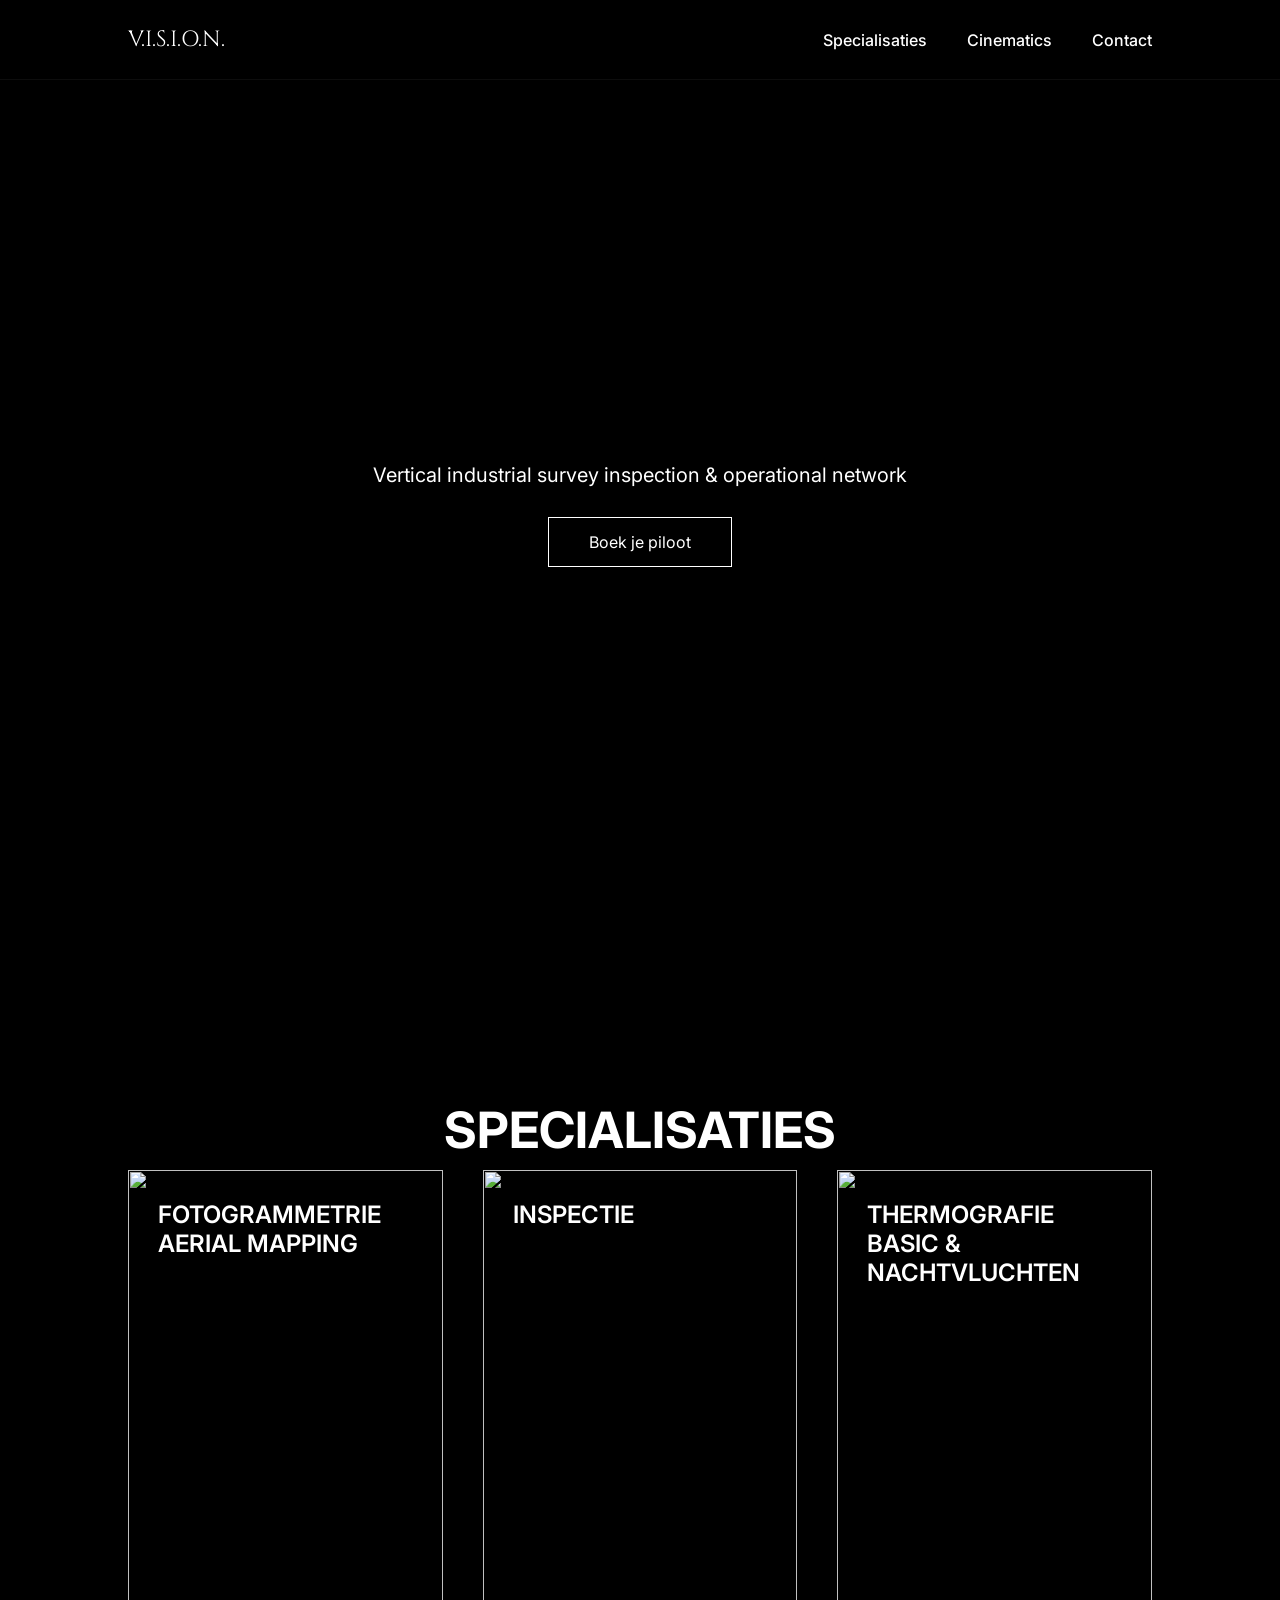
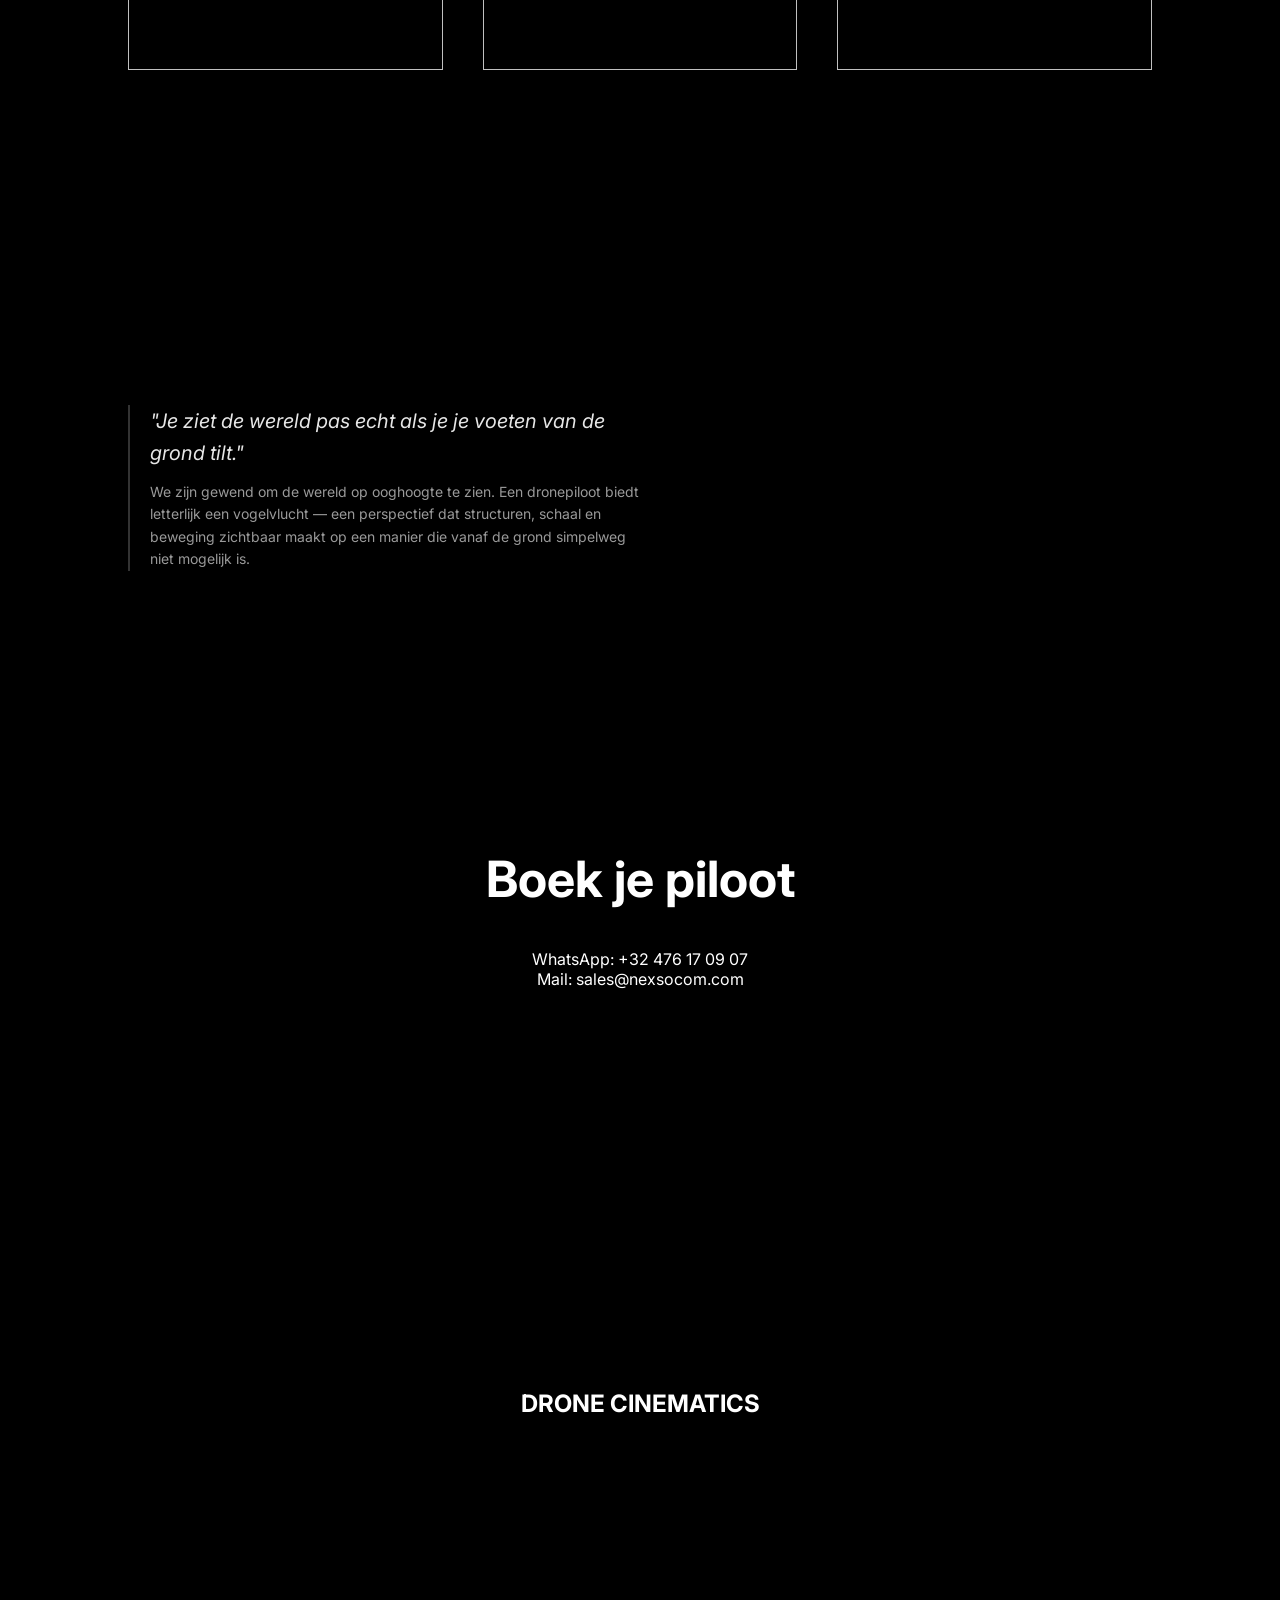
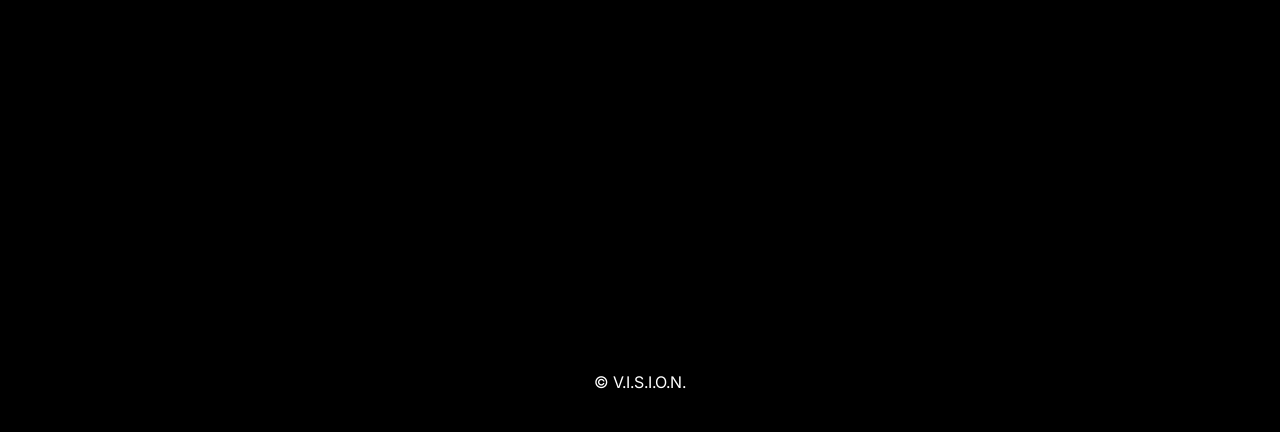
==== index.html @ 8fe6206d "Update index.html" ====
<!DOCTYPE html>
<html lang="en">

<head>

<meta charset="UTF-8">
<meta name="viewport" content="width=device-width, initial-scale=1.0">

<title>V.I.S.I.O.N.</title>

<link href="https://fonts.googleapis.com/css2?family=Cinzel:wght@700&family=Inter:wght@300;400;600&display=swap" rel="stylesheet">

<link rel="stylesheet" href="style.css">

</head>


<body>


<!-- BACKGROUND HERO VIDEO -->

<div class="videoBackground">

<video autoplay muted loop playsinline id="bgVideo">
<source src="hero-video/hero.mp4" type="video/mp4">
</video>

</div>



<!-- NAVBAR -->

<header>

<nav>

<div class="logo">V.I.S.I.O.N.</div>

<ul>

<li><a href="#specialisaties">Specialisaties</a></li>
<li><a href="#cinematics">Cinematics</a></li>
<li><a href="#contact">Contact</a></li>

</ul>

</nav>

</header>



<!-- HERO -->

<section class="hero">

<div class="heroContent">

<h1 class="logoCutout">V.I.S.I.O.N.</h1>

<p>Vertical industrial survey inspection & operational network</p>

<a href="#contact" class="ctaBtn">Boek je piloot</a>

</div>

</section>



<!-- SPECIALISATIES -->

<section class="specialisaties" id="specialisaties">

<h2>SPECIALISATIES</h2>

<div class="specGrid">

<div class="specCard">

<img src="images/mapping.jpg">

<div class="specText">

FOTOGRAMMETRIE<br>
AERIAL MAPPING

</div>

</div>


<div class="specCard">

<img src="images/inspectie.jpg">

<div class="specText">

INSPECTIE

</div>

</div>


<div class="specCard">

<img src="images/thermo.jpg">

<div class="specText">

THERMOGRAFIE<br>
BASIC & NACHTVLUCHTEN

</div>

</div>

</div>


<div class="revealStrip"></div>

</section>


<section class="quoteSection">

<div class="quoteLayout">

<div class="quoteWrapper">

<p class="quoteText">
"Je ziet de wereld pas echt als je je voeten van de grond tilt."
</p>

<p class="quoteExplanation">
We zijn gewend om de wereld op ooghoogte te zien. Een dronepiloot biedt letterlijk een vogelvlucht — een perspectief dat structuren, schaal en beweging zichtbaar maakt op een manier die vanaf de grond simpelweg niet mogelijk is.
</p>

</div>


<div class="quoteImage">
  <video autoplay muted loop playsinline>
    <source src="quote-videos/quote-video.mp4" type="video/mp4">
  </video>
</div>

</div>

</section>



<!-- CONTACT -->

<section class="contact" id="contact">

<h2>Boek je piloot</h2>

<p>

WhatsApp: +32 476 17 09 07<br>
Mail: sales@nexsocom.com

</p>

</section>



<!-- DRONE CINEMATICS -->

<section class="cinematics" id="cinematics">

<h2>DRONE CINEMATICS</h2>

<div class="carousel">

<div class="carouselTrack">

<video src="videos/drone1.mp4" muted loop></video>
<video src="videos/drone2.mp4" muted loop></video>
<video src="videos/drone3.mp4" muted loop></video>
<video src="videos/drone4.mp4" muted loop></video>
<video src="videos/drone5.mp4" muted loop></video>

</div>

</div>

</section>

  

<footer>

<p>© V.I.S.I.O.N.</p>

</footer>


<script src="script.js"></script>

</body>
</html>
---- style.css ----
*{
margin:0;
padding:0;
box-sizing:border-box;
}

html{
scroll-behavior:smooth;
}

body{

font-family:'Inter',sans-serif;
background:black;
color:white;

}



/* VIDEO BACKGROUND */

.videoBackground{

position:fixed;
top:0;
left:0;

width:100%;
height:100%;

z-index:-2;

}

#bgVideo{

width:100%;
height:100%;
object-fit:cover;

}



/* NAVBAR */

header{

position:fixed;
width:100%;
top:0;

z-index:100;

}

nav{

display:flex;
justify-content:space-between;
align-items:center;

padding:25px 10%;

background:rgba(0,0,0,0.25);

backdrop-filter:blur(12px);

border-bottom:1px solid rgba(255,255,255,0.05);

}

.logo{

font-family:'Cinzel';
font-size:22px;

}

nav ul{

list-style:none;
display:flex;
gap:40px;

}

nav a{

text-decoration:none;
color:white;
font-weight:500;

}

nav a:visited{
color:white;
}

nav a:hover{
opacity:0.7;
}



/* HERO */

.hero{
  position:relative;
  height:100vh;
  display:flex;
  align-items:center;
  justify-content:center;
  text-align:center;
  background: rgba(0,0,0,0.7); /* overlay zodat hero video zichtbaar blijft */
}

.heroContent{
  position:relative;
  z-index:2;
}

/* KNOCKOUT LOGO IN HERO */
.logoCutout{
  font-family:'Cinzel', serif;
  font-size:110px;
  line-height:1;
  color: transparent;
  background: black;
  -webkit-background-clip: text;
  background-clip: text;
  mix-blend-mode: destination-out;
  margin:0;
}

/* Hero tekst en knop */
.heroContent p{
  margin-top:20px;
  font-size:20px;
  color:white;
}

.ctaBtn{
  margin-top:30px;
  display:inline-block;
  padding:14px 40px;
  border:1px solid white;
  text-decoration:none;
  color:white;
}



/* SPECIALISATIES */

.specialisaties{

padding:200px 10%;

background:black;

}

.specialisaties h2{

text-align:center;

margin-bottom:10px;

font-size:50px;

}

.specGrid{

display:grid;

grid-template-columns:repeat(3,1fr);

gap:40px;

}

.specCard{

position:relative;

height:500px;

overflow:hidden;

}

.specCard img{

width:100%;
height:100%;

object-fit:cover;

}

.specText{

position:absolute;

top:30px;
left:30px;

font-size:24px;
font-weight:600;

}


/* QUOTE SECTION */

.quoteSection{

padding:20px 10%;
background:black;

display:flex;
justify-content:flex-start;

}

.quoteWrapper{

max-width:520px;

border-left:2px solid rgba(255,255,255,0.2);
padding-left:20px;

}

.quoteText{

font-family:'Inter',sans-serif;
font-size:20px;

font-style:italic;

line-height:1.6;

margin-bottom:12px;

opacity:0.9;

}

.quoteExplanation{

font-size:14px;

line-height:1.6;

opacity:0.6;

}


/* QUOTE LAYOUT */

.quoteLayout{

display:flex;
justify-content:space-between;
align-items:flex-start;

gap:80px;

}


/* FOTO RECHTS */

.quoteImage{

margin-top:60px; /* dit duwt de foto iets naar beneden */

}

.quoteImage video{
  width:320px; /* subtiel formaat */
  max-width:100%;
  border-radius:2px;
  opacity:0.9;
  object-fit:cover; /* video vult netjes het frame */
}



/* REVEAL STRIP */

.revealStrip{

width:100%;
height:35px;

margin:40px 0;

background:transparent;

position:relative;

}

.revealStrip::before{

content:"";

position:absolute;

top:0;
left:0;

width:100%;
height:100%;

background:linear-gradient(
to bottom,
black 0%,
transparent 40%,
transparent 60%,
black 100%
);

}



/* CINEMATICS */

.cinematics{

padding:200px 0;

background:black;

}

.cinematics h2{

text-align:center;

margin-bottom:60px;

}



.carousel{

overflow-x:auto;

white-space:nowrap;

padding-left:10%;

}

.carousel video{

width:500px;

margin-right:30px;

display:inline-block;

}



/* CONTACT */

.contact{

padding:200px 10%;

text-align:center;

background:black;

}

.contact h2{

font-size:50px;

margin-bottom:40px;

}



/* FOOTER */

footer{

text-align:center;

padding:40px;

background:black;

}
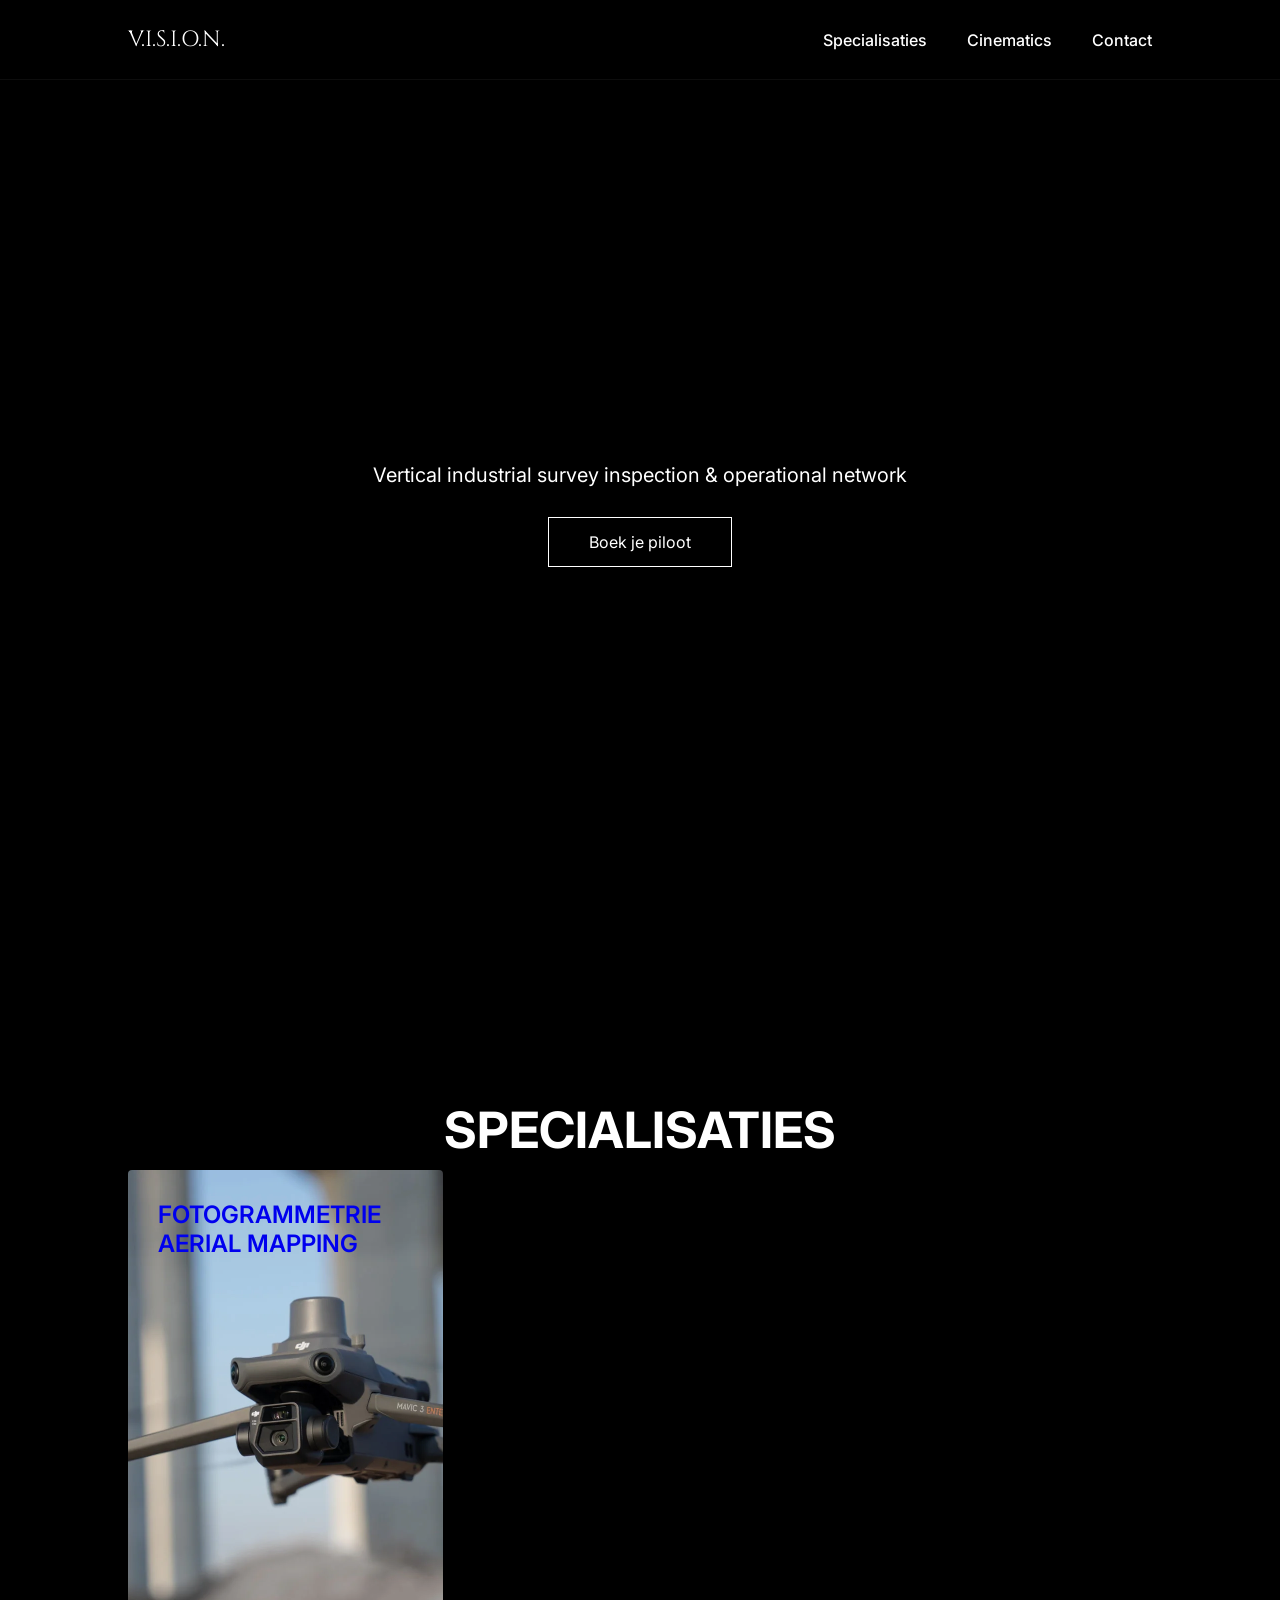
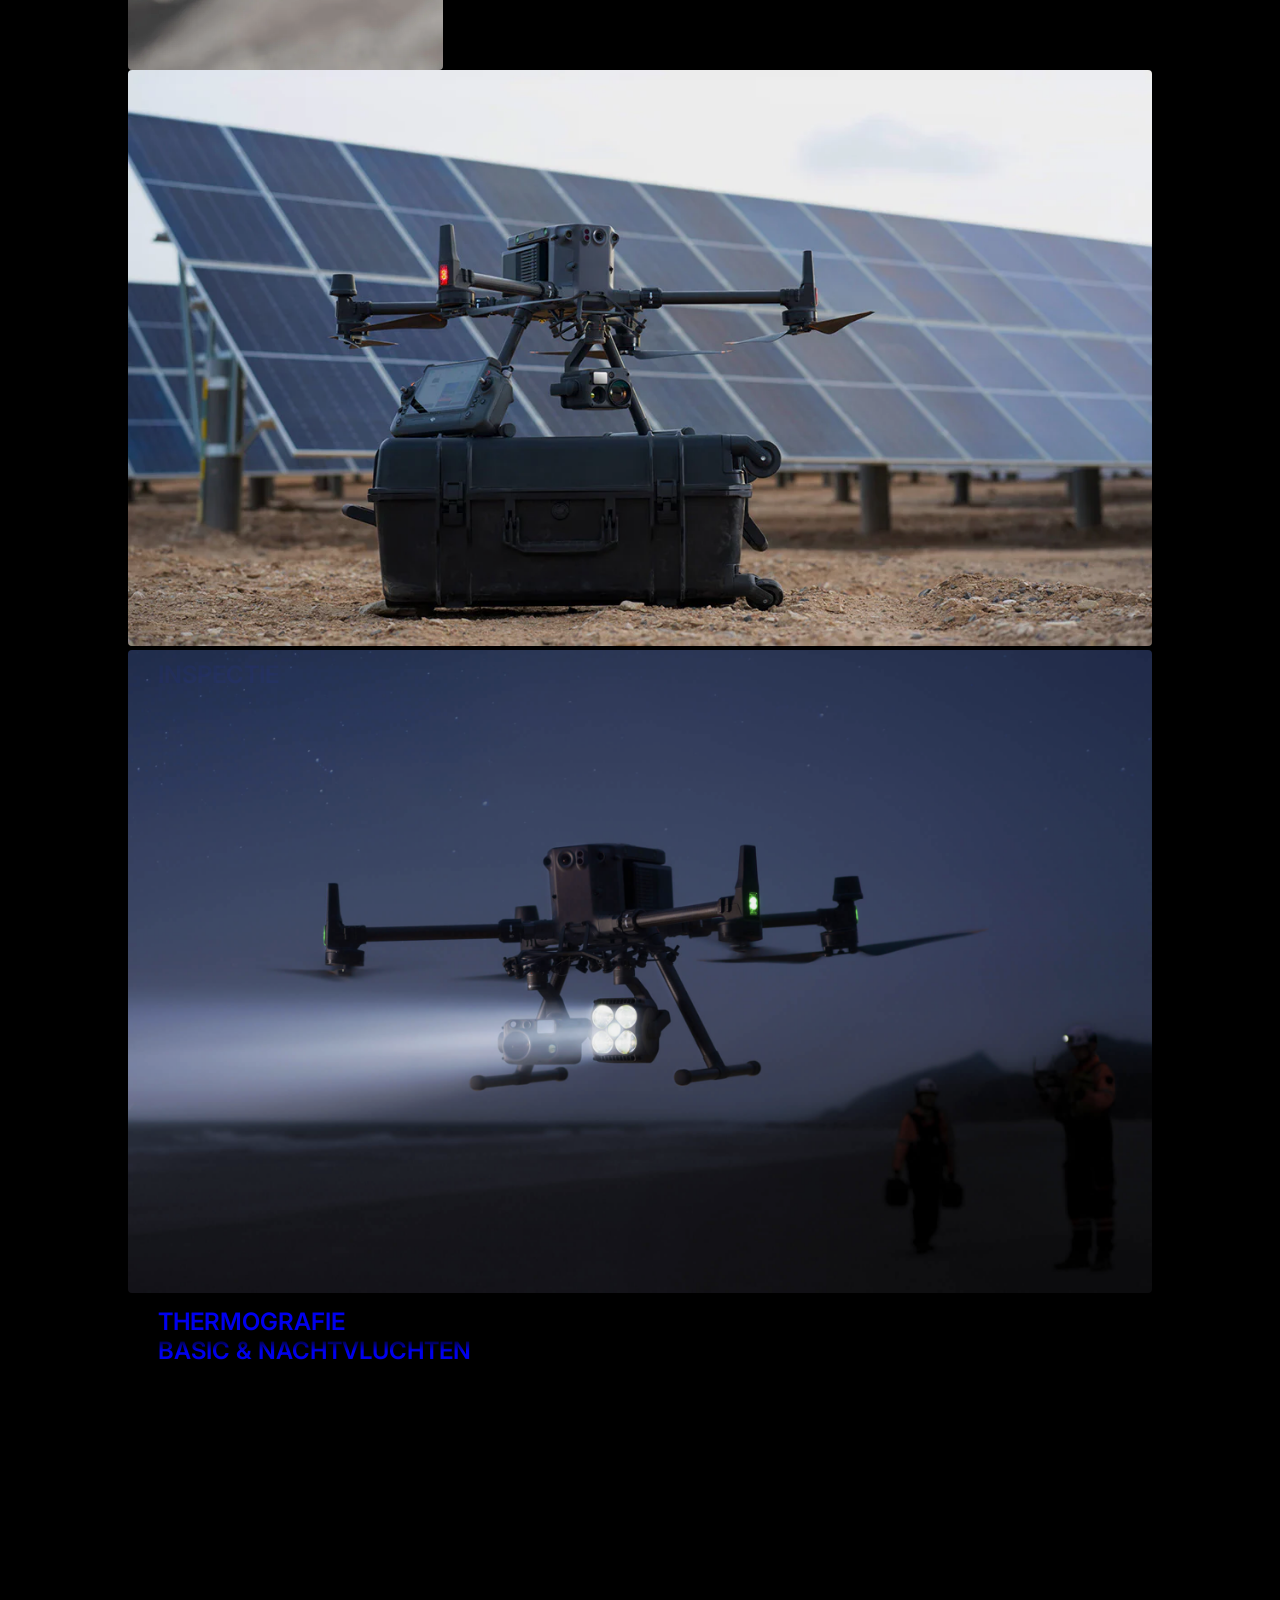
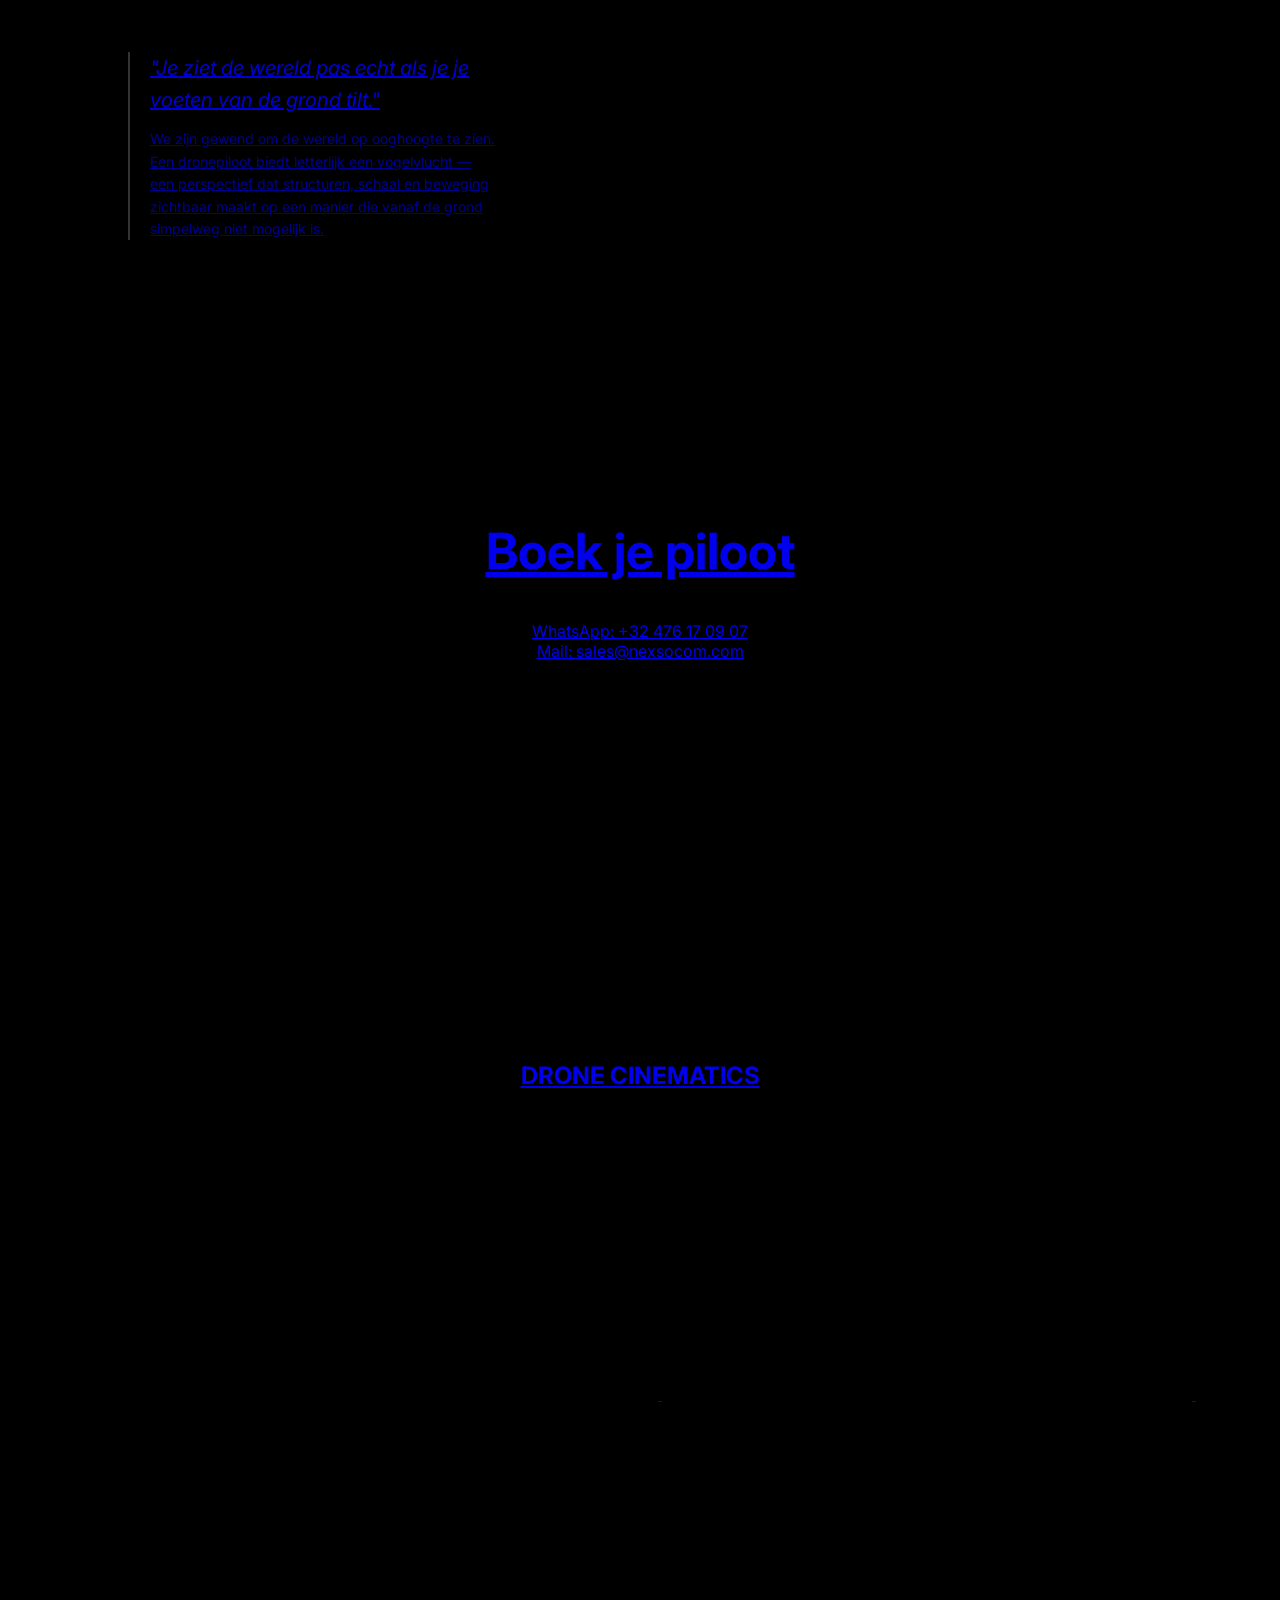
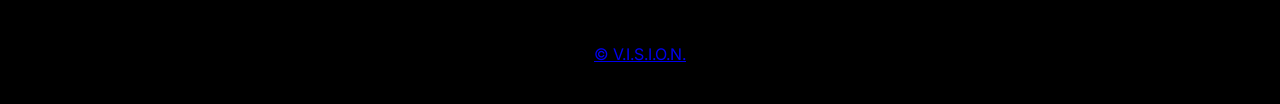
==== commit 79620e0d: "Update index.html" ====
--- a/index.html
+++ b/index.html
@@ -78,8 +78,8 @@
 
 <div class="specGrid">
 
-<div class="specCard">
-
+<a href="mapping.html" class="specCard">
+  
 <img src="images/mapping.jpg">
 
 <div class="specText">
@@ -92,7 +92,7 @@
 </div>
 
 
-<div class="specCard">
+<a href="inspectie.html" class="specCard">
 
 <img src="images/inspectie.jpg">
 
@@ -105,7 +105,7 @@
 </div>
 
 
-<div class="specCard">
+<a href="thermografie.html" class="specCard">
 
 <img src="images/thermo.jpg">
 
--- a/style.css
+++ b/style.css
@@ -198,6 +198,8 @@
 height:100%;
 
 object-fit:cover;
+border-radius:4px;
+opacity:0.95;
 
 }
 
@@ -216,14 +218,17 @@
 
 /* QUOTE SECTION */
 
-.quoteSection{
-
-padding:20px 10%;
-background:black;
-
-display:flex;
-justify-content:flex-start;
-
+.quoteSection {
+  position: relative;
+  padding:40px 10%;
+  background:black;
+
+  /* Flex voor side video en quote */
+  display:flex;
+  flex-direction:row;       /* video rechts, quote links */
+  justify-content:space-between;
+  align-items:flex-start;   /* video iets lager dan quote */
+  gap:40px;
 }
 
 .quoteWrapper{
@@ -274,20 +279,29 @@
 }
 
 
-/* FOTO RECHTS */
+/* VIDEO RECHTS */
+
+/* QUOTE VIDEO RECHTS - SIDE PANEL EFFECT */
 
 .quoteImage{
-
-margin-top:60px; /* dit duwt de foto iets naar beneden */
-
-}
-
-.quoteImage video{
-  width:320px; /* subtiel formaat */
-  max-width:100%;
-  border-radius:2px;
-  opacity:0.9;
-  object-fit:cover; /* video vult netjes het frame */
+  position:relative;
+
+  width:50%;
+  max-width:750px;
+
+  right:-10vw; /* trekt hem naar de rand van het scherm */
+
+  flex-shrink:0;
+  overflow:hidden;
+}
+
+.quoteImage video {
+  width:100%;
+  height:100%;
+  object-fit:cover;
+  opacity:0.95;
+
+  mask-image: linear-gradient(to left, black 70%, transparent);
 }
 
 
@@ -369,6 +383,9 @@
 
 display:inline-block;
 
+border-radius:4px;
+opacity:0.95;
+
 }
 
 
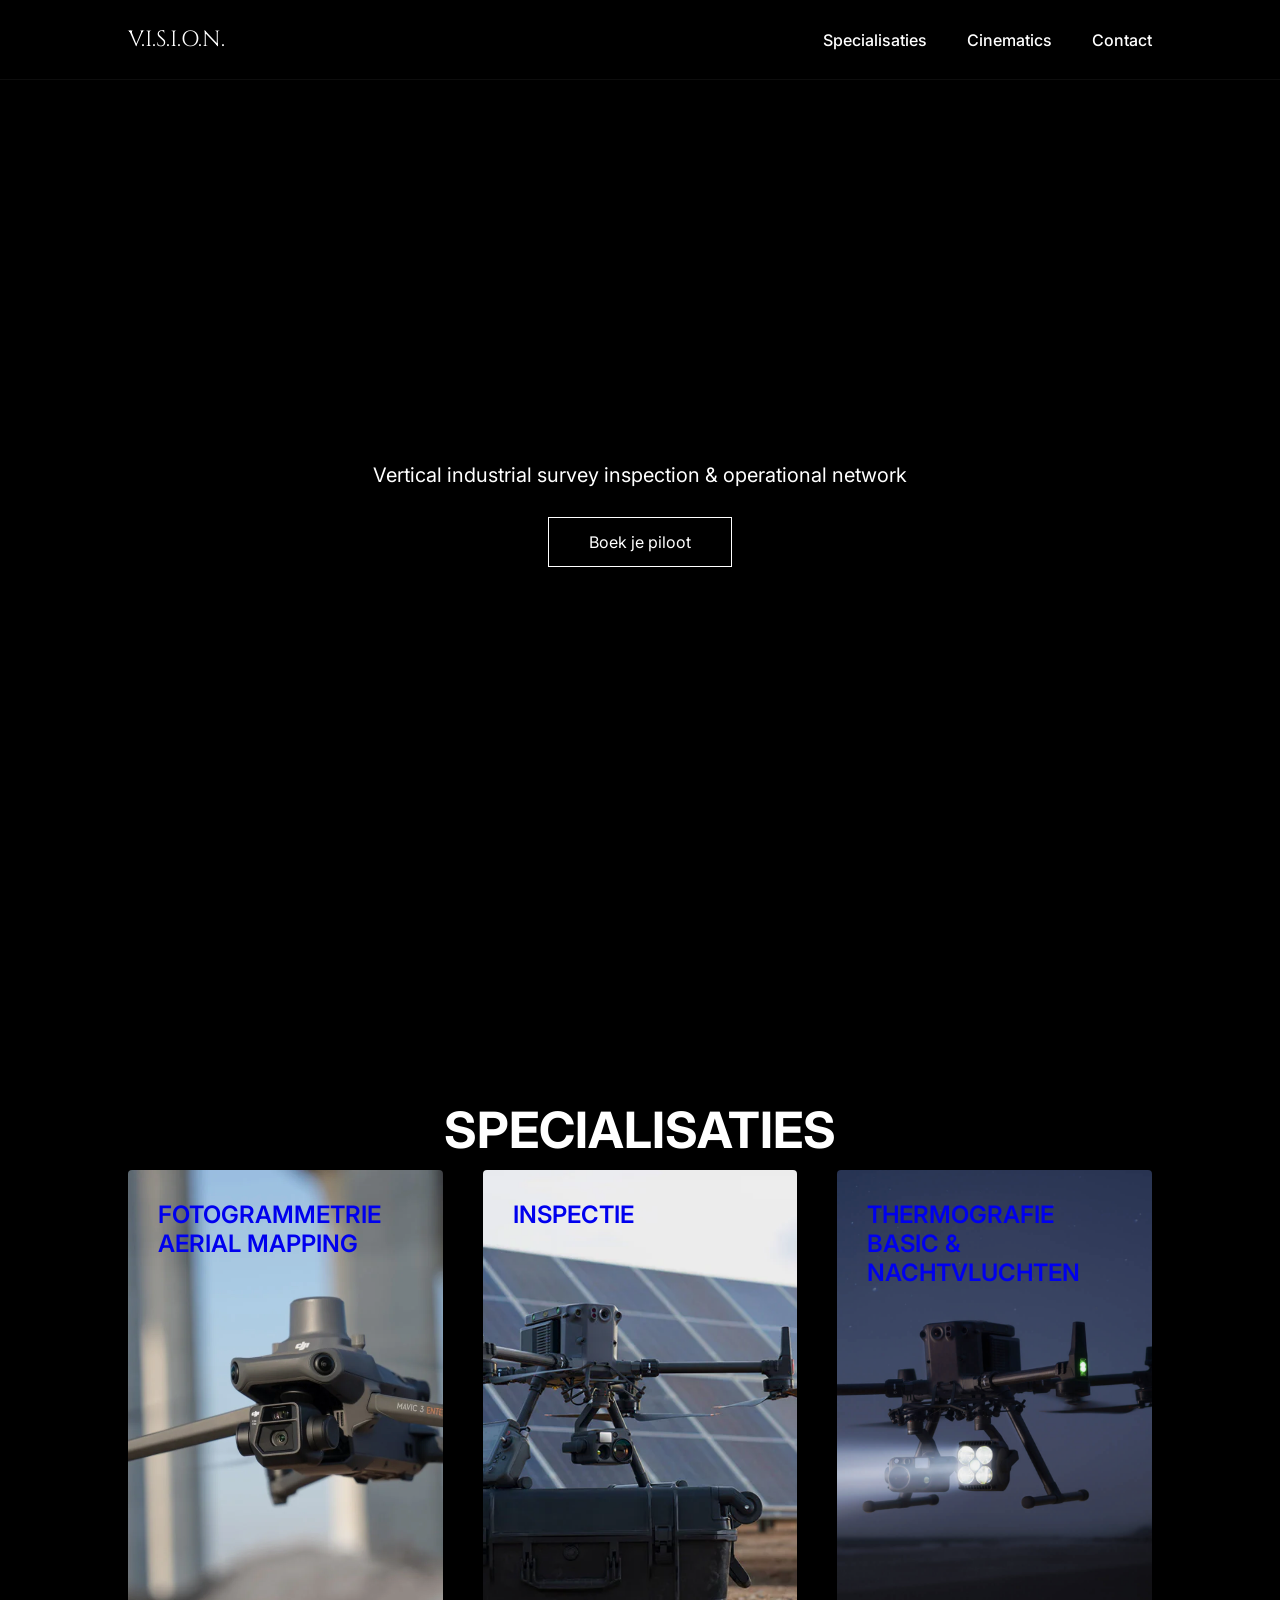
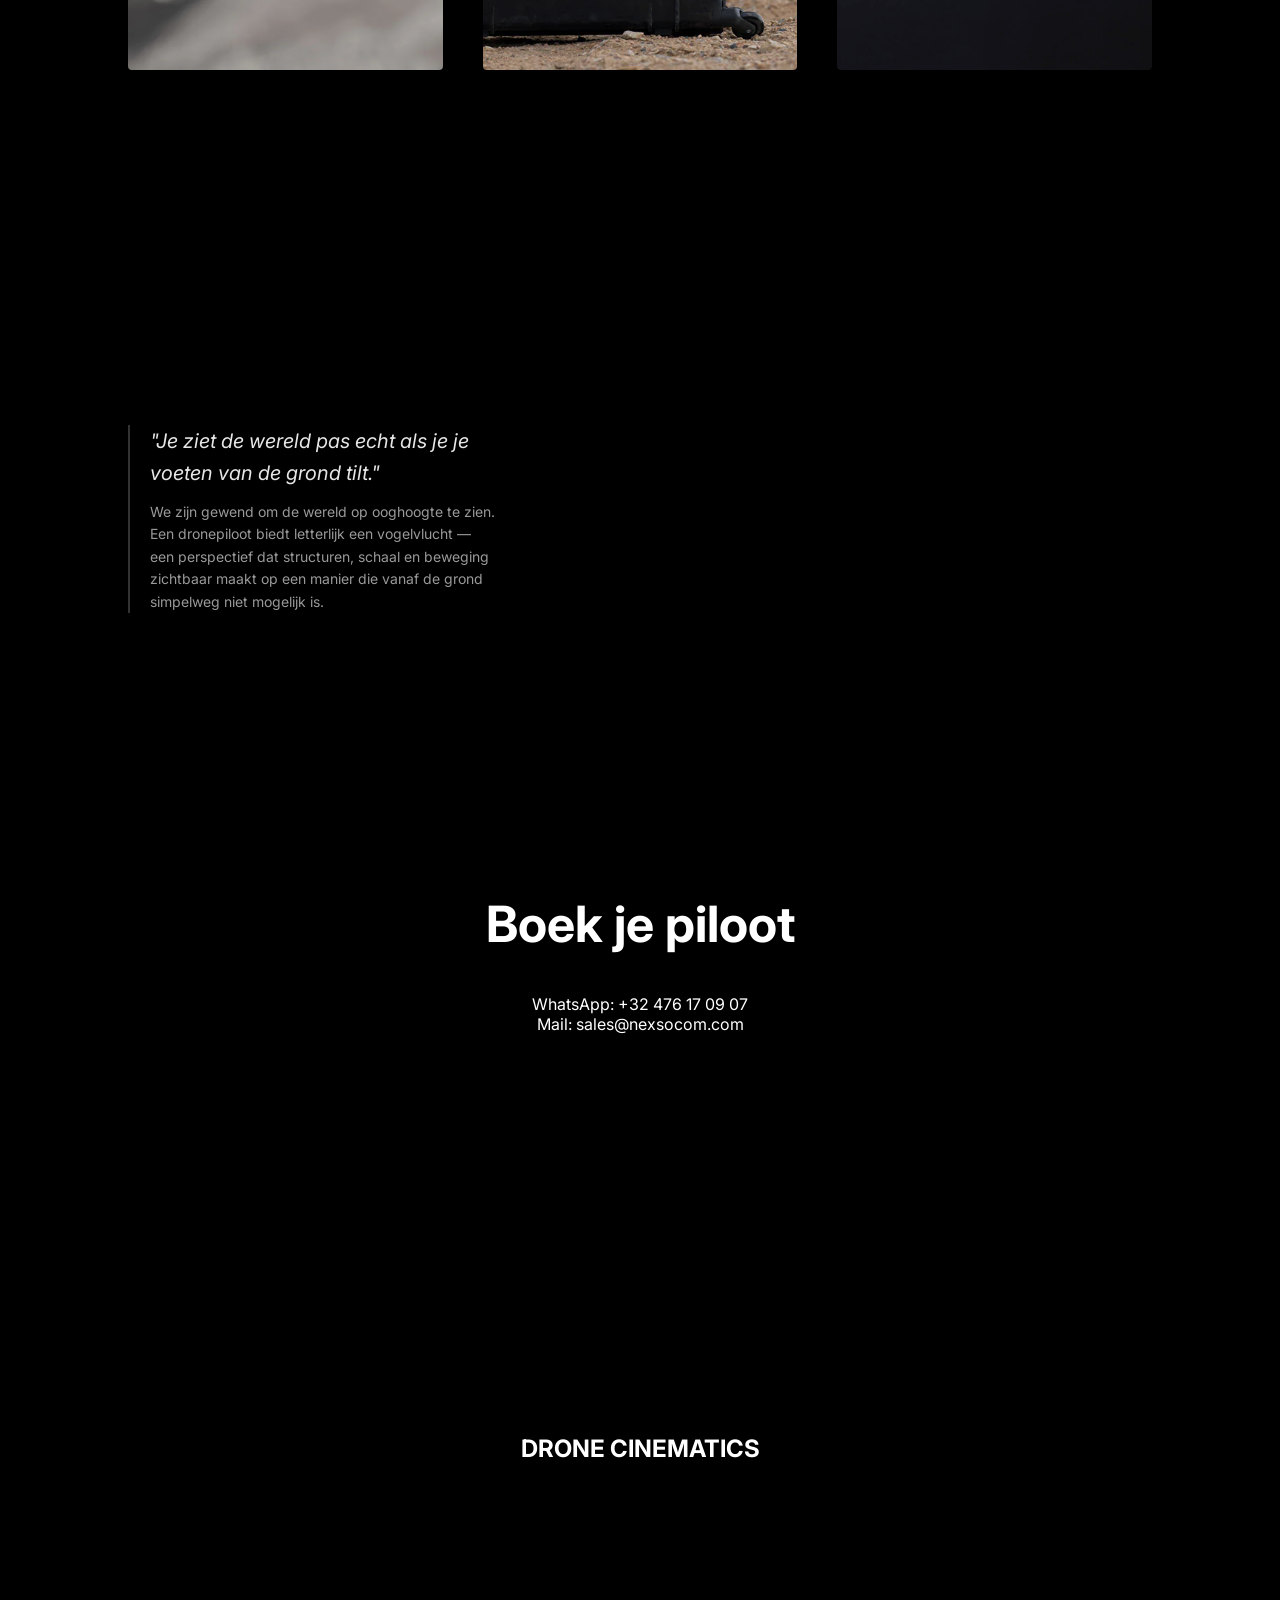
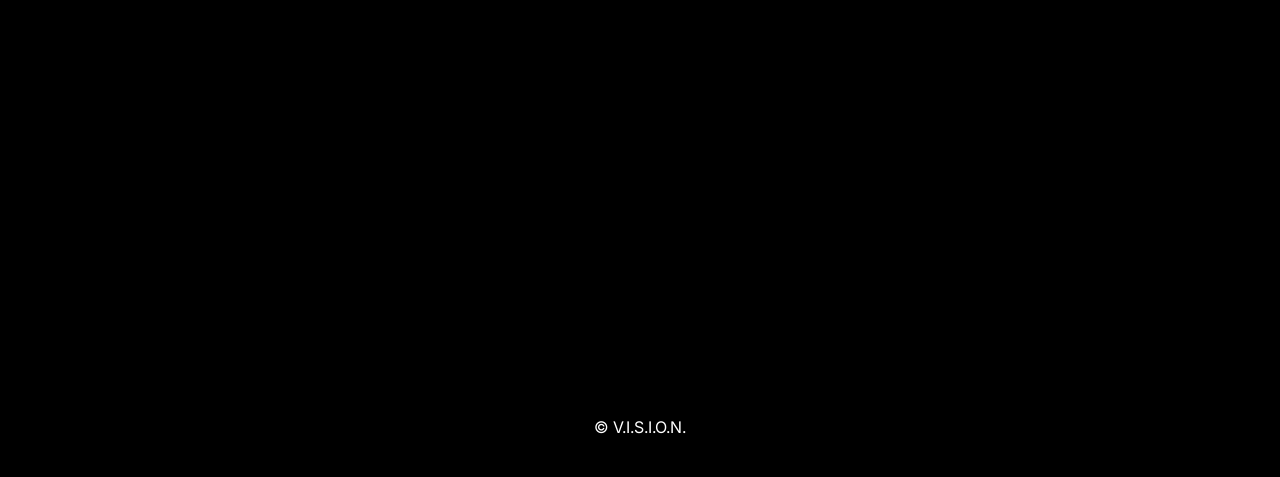
==== commit 9496ad06: "Update index.html" ====
--- a/index.html
+++ b/index.html
@@ -89,7 +89,7 @@
 
 </div>
 
-</div>
+</a>
 
 
 <a href="inspectie.html" class="specCard">
@@ -102,7 +102,7 @@
 
 </div>
 
-</div>
+</a>
 
 
 <a href="thermografie.html" class="specCard">
@@ -116,7 +116,7 @@
 
 </div>
 
-</div>
+</a>
 
 </div>
 
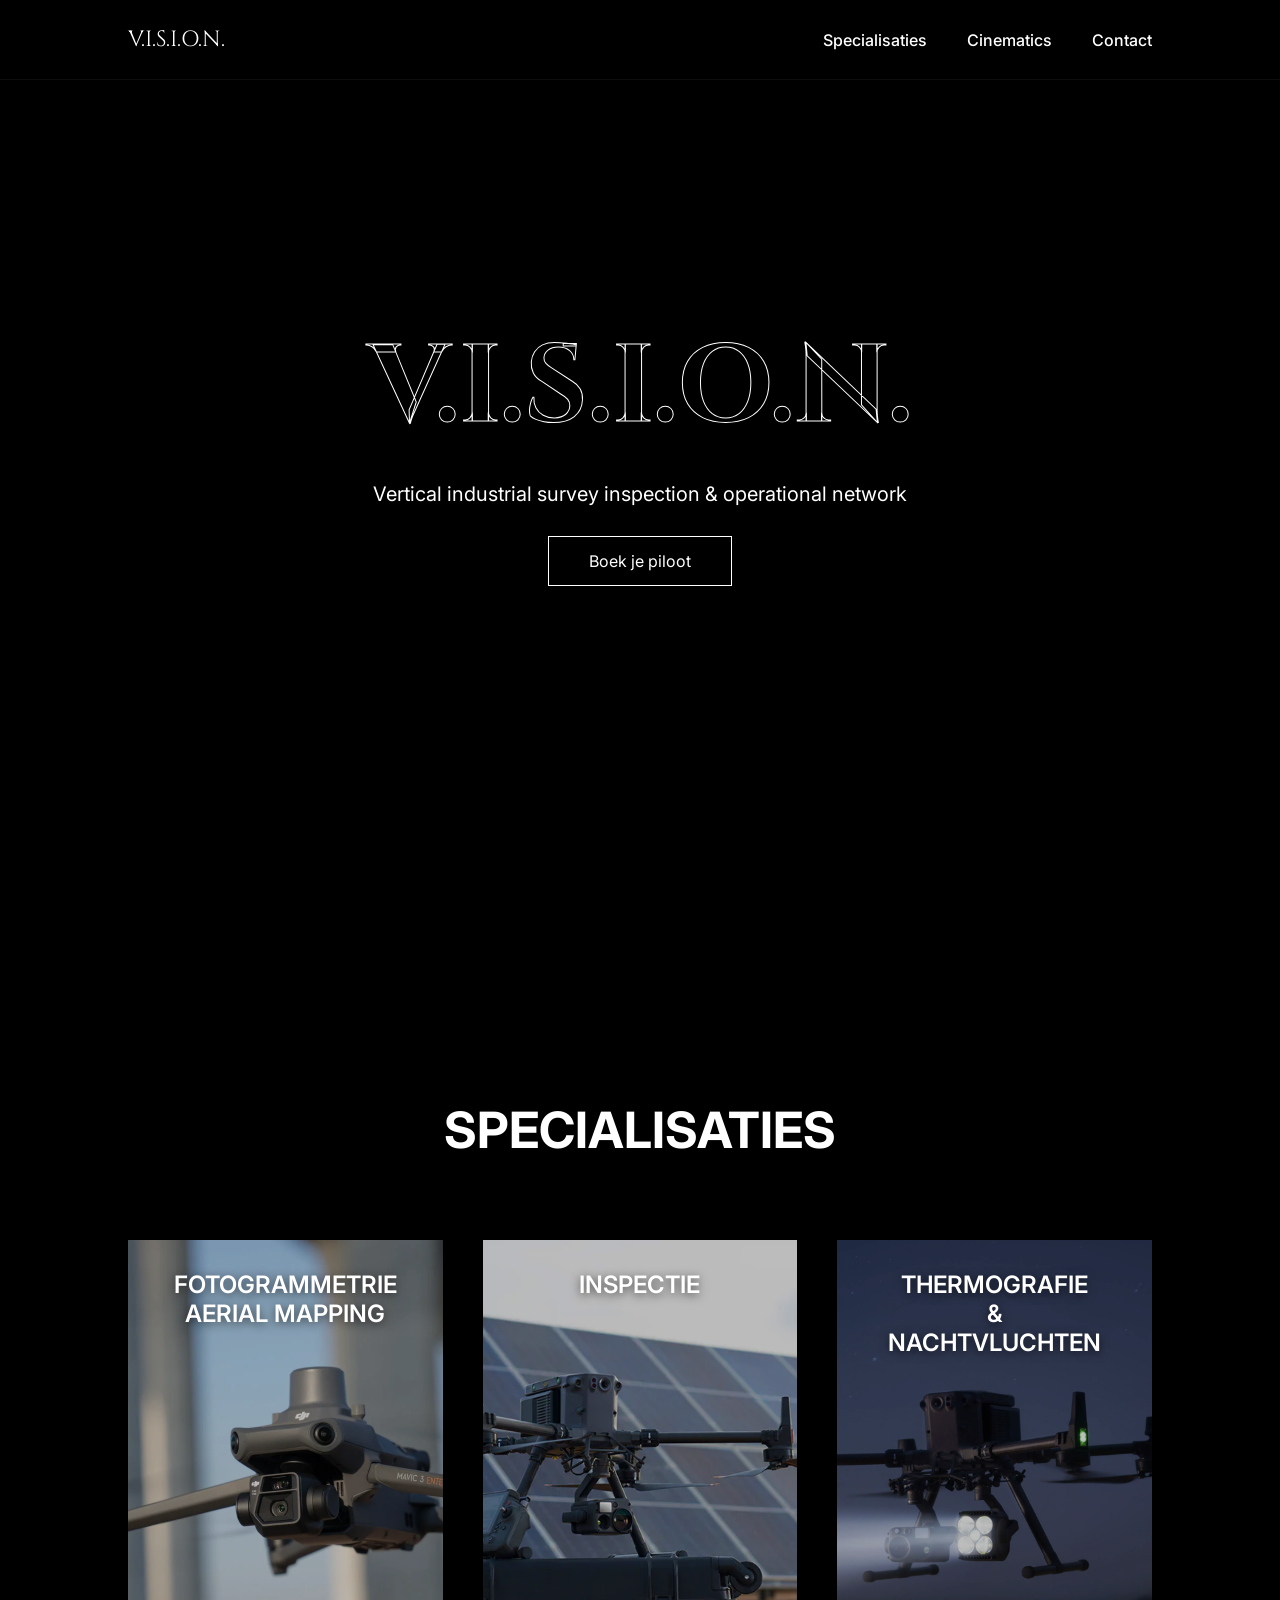
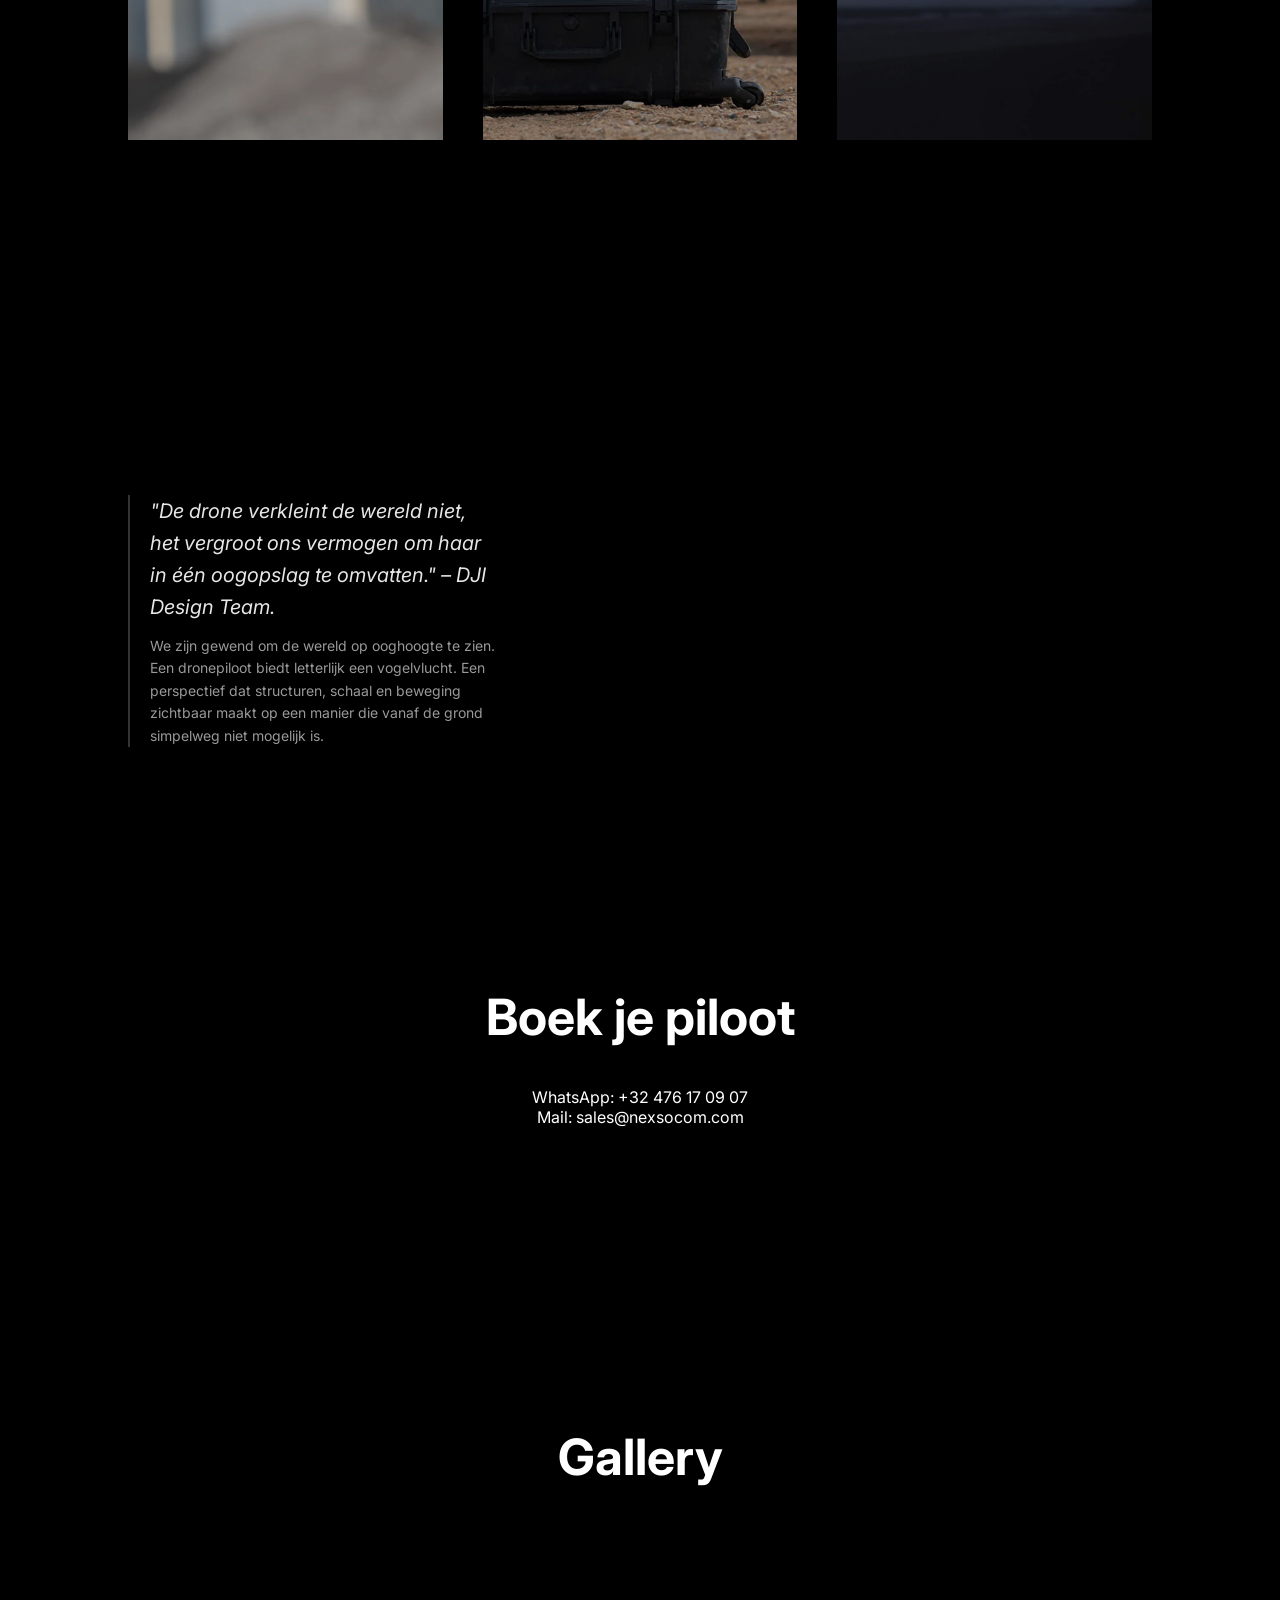
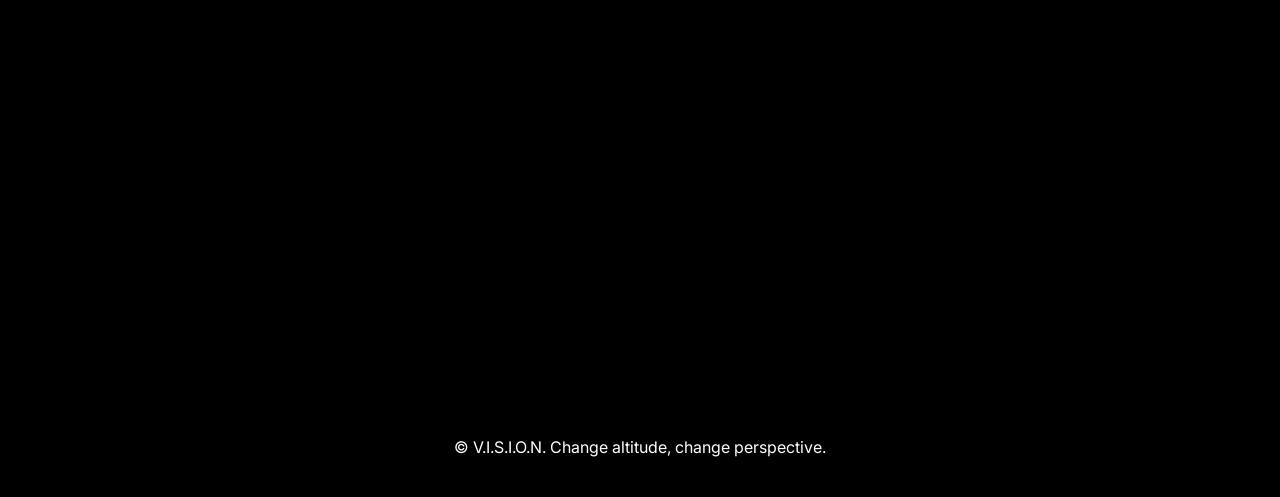
==== commit 2e1546ce: "Update index.html" ====
--- a/index.html
+++ b/index.html
@@ -112,7 +112,7 @@
 <div class="specText">
 
 THERMOGRAFIE<br>
-BASIC & NACHTVLUCHTEN
+& NACHTVLUCHTEN
 
 </div>
 
@@ -133,11 +133,11 @@
 <div class="quoteWrapper">
 
 <p class="quoteText">
-"Je ziet de wereld pas echt als je je voeten van de grond tilt."
+"De drone verkleint de wereld niet, het vergroot ons vermogen om haar in één oogopslag te omvatten." – DJI Design Team.
 </p>
 
 <p class="quoteExplanation">
-We zijn gewend om de wereld op ooghoogte te zien. Een dronepiloot biedt letterlijk een vogelvlucht — een perspectief dat structuren, schaal en beweging zichtbaar maakt op een manier die vanaf de grond simpelweg niet mogelijk is.
+We zijn gewend om de wereld op ooghoogte te zien. Een dronepiloot biedt letterlijk een vogelvlucht. Een perspectief dat structuren, schaal en beweging zichtbaar maakt op een manier die vanaf de grond simpelweg niet mogelijk is.
 </p>
 
 </div>
@@ -175,30 +175,34 @@
 <!-- DRONE CINEMATICS -->
 
 <section class="cinematics" id="cinematics">
-
-<h2>DRONE CINEMATICS</h2>
-
-<div class="carousel">
-
-<div class="carouselTrack">
-
-<video src="videos/drone1.mp4" muted loop></video>
-<video src="videos/drone2.mp4" muted loop></video>
-<video src="videos/drone3.mp4" muted loop></video>
-<video src="videos/drone4.mp4" muted loop></video>
-<video src="videos/drone5.mp4" muted loop></video>
-
-</div>
-
-</div>
-
+  <h2>Gallery</h2>
+  <div class="cinematicGallery">
+    <div class="cinematicItem">
+      <video src="videos/drone1.mp4" muted loop playsinline></video>
+    </div>
+    <div class="cinematicItem">
+      <video src="videos/drone2.mp4" muted loop playsinline></video>
+    </div>
+    <div class="cinematicItem">
+      <video src="videos/drone3.mp4" muted loop playsinline></video>
+    </div>
+    <div class="cinematicItem">
+      <video src="videos/drone4.mp4" muted loop playsinline></video>
+    </div>
+    <div class="cinematicItem">
+      <video src="videos/drone5.mp4" muted loop playsinline></video>
+    </div>
+    <div class="cinematicItem">
+      <video src="videos/drone6.mp4" muted loop playsinline></video>
+    </div>
+  </div>
 </section>
 
   
 
 <footer>
 
-<p>© V.I.S.I.O.N.</p>
+<p>© V.I.S.I.O.N. Change altitude, change perspective.</p>
 
 </footer>
 
--- a/style.css
+++ b/style.css
@@ -125,13 +125,8 @@
 .logoCutout{
   font-family:'Cinzel', serif;
   font-size:110px;
-  line-height:1;
   color: transparent;
-  background: black;
-  -webkit-background-clip: text;
-  background-clip: text;
-  mix-blend-mode: destination-out;
-  margin:0;
+  -webkit-text-stroke: 1px white;
 }
 
 /* Hero tekst en knop */
@@ -166,7 +161,7 @@
 
 text-align:center;
 
-margin-bottom:10px;
+margin-bottom:80px;
 
 font-size:50px;
 
@@ -180,15 +175,24 @@
 
 gap:40px;
 
+scroll-margin-top: 120px; /* of iets kleins, zodat de grid zichtbaar blijft */
+
 }
 
 .specCard{
 
 position:relative;
-
 height:500px;
-
 overflow:hidden;
+
+display:block;
+
+text-decoration:none;
+color:white;
+
+transition:all 0.5s ease;
+
+cursor:pointer;
 
 }
 
@@ -198,20 +202,111 @@
 height:100%;
 
 object-fit:cover;
-border-radius:4px;
-opacity:0.95;
-
-}
+
+transition:transform 0.8s ease;
+
+}
+
+
+/* DARK CINEMATIC OVERLAY */
+
+.specCard::after{
+
+content:"";
+
+position:absolute;
+
+top:0;
+left:0;
+
+width:100%;
+height:100%;
+
+background:rgba(0,0,0,0.25);
+
+opacity:1;
+
+transition:opacity 0.4s ease;
+
+}
+
+.specCard:hover::after{
+
+background:rgba(0,0,0,0.45);
+
+}
+
+
+/* ZOOM EFFECT */
+
+.specCard:hover img{
+
+transform:scale(1.08);
+
+}
+
+
+/* SERVICE TEXT */
 
 .specText{
 
 position:absolute;
 
 top:30px;
-left:30px;
+left:50%;
+
+/* BELANGRIJK: beide assen definiëren */
+transform:translate(-50%, 0);
 
 font-size:24px;
 font-weight:600;
+
+text-align:center;
+
+z-index:2;
+
+transition:transform 0.4s ease, opacity 0.4s ease;
+  
+text-shadow:0 2px 10px rgba(0,0,0,0.6);
+
+}
+
+
+/* TEXT SLIDES UP */
+
+.specCard:hover .specText{
+
+transform:translate(-50%, -10px);
+
+}
+
+
+/* VIEW SERVICE BUTTON */
+
+.specCard::before{
+
+content:"VIEW SERVICE →";
+
+position:absolute;
+
+bottom:30px;
+left:30px;
+
+font-size:14px;
+letter-spacing:2px;
+
+opacity:0;
+
+z-index:2;
+
+transition:all 0.4s ease;
+
+}
+
+.specCard:hover::before{
+
+opacity:1;
+transform:translateY(-5px);
 
 }
 
@@ -423,3 +518,392 @@
 background:black;
 
 }
+
+
+/* SERVICE PAGE HERO */
+
+.serviceHero{
+
+position:relative;
+
+height:70vh;
+
+overflow:hidden;
+
+display:flex;
+align-items:center;
+
+}
+
+.serviceHero img{
+
+position:absolute;
+
+width:100%;
+height:100%;
+
+object-fit:cover;
+
+filter:brightness(0.5);
+
+}
+
+.serviceHeroText{
+
+position:relative;
+
+z-index:2;
+
+padding:0 10%;
+
+max-width:700px;
+
+}
+
+.serviceHeroText h1{
+
+font-size:60px;
+
+margin-bottom:20px;
+
+}
+
+
+
+/* SERVICE CONTENT */
+
+.serviceContent{
+
+padding:120px 10%;
+
+max-width:900px;
+
+}
+
+.serviceContent h2{
+
+font-size:36px;
+
+margin-bottom:30px;
+
+}
+
+.serviceContent p{
+
+line-height:1.8;
+
+margin-bottom:20px;
+
+opacity:0.8;
+
+}
+
+
+
+/* SERVICE CTA */
+
+.serviceCTA{
+
+padding:120px 10%;
+
+text-align:center;
+
+background:black;
+
+}
+
+/* SERVICE HERO */
+
+.serviceHero{
+
+position:relative;
+height:80vh;
+
+display:flex;
+align-items:center;
+
+overflow:hidden;
+
+}
+
+.serviceHero img{
+
+position:absolute;
+
+top:0;
+left:0;
+
+width:100%;
+height:120%;
+
+object-fit:cover;
+
+transform:translateY(0);
+
+z-index:-1;
+
+}
+
+.serviceHeroText{
+
+position:relative;
+
+padding:0 10%;
+
+max-width:700px;
+
+}
+
+.serviceHeroText h1{
+
+font-size:70px;
+margin-bottom:20px;
+
+}
+
+.serviceHeroText p{
+
+font-size:20px;
+opacity:0.8;
+
+}
+
+
+
+/* SERVICE CONTENT */
+
+.serviceContent{
+
+padding:200px 10%;
+background:black;
+
+}
+
+.serviceText{
+
+max-width:700px;
+
+font-size:18px;
+line-height:1.8;
+
+}
+
+.serviceText h2{
+
+font-size:40px;
+margin-bottom:30px;
+
+}
+
+
+/* CTA */
+
+.serviceCTA{
+
+padding:200px 10%;
+
+text-align:center;
+
+background:black;
+
+}
+
+
+
+/* ================= MOBILE ================= */
+
+@media (max-width: 768px){
+
+/* NAVBAR */
+nav{
+padding:15px 5%;
+}
+
+nav ul{
+gap:20px;
+font-size:14px;
+}
+
+
+/* HERO */
+.hero{
+height:90vh;
+}
+
+.logoCutout{
+font-size:60px;
+}
+
+.heroContent p{
+font-size:16px;
+}
+
+.ctaBtn{
+padding:10px 25px;
+font-size:14px;
+}
+
+
+/* SPECIALISATIES */
+
+.specialisaties{
+padding:120px 5%;
+}
+
+.specialisaties h2{
+font-size:32px;
+margin-bottom:40px;
+}
+
+.specGrid{
+grid-template-columns:1fr; /* 1 kolom ipv 3 */
+gap:20px;
+}
+
+.specCard{
+height:300px; /* minder hoog */
+}
+
+
+/* QUOTE SECTION */
+
+.quoteSection{
+flex-direction:column;
+padding:80px 5%;
+}
+
+.quoteLayout{
+flex-direction:column;
+gap:40px;
+}
+
+.quoteImage{
+width:100%;
+right:0; /* reset die side offset */
+}
+
+.quoteWrapper{
+max-width:100%;
+}
+
+
+/* CINEMATICS */
+
+.cinematics{
+padding:120px 0;
+}
+
+.carousel{
+padding-left:5%;
+}
+
+.carousel video{
+width:280px; /* kleiner zodat ze zichtbaar zijn */
+margin-right:15px;
+}
+
+
+/* CONTACT */
+
+.contact{
+padding:120px 5%;
+}
+
+.contact h2{
+font-size:32px;
+}
+
+}
+
+@media (max-width: 768px){
+
+header{
+display:none;
+}
+
+.serviceHeroText h1{
+font-size:42px;       /* kleiner */
+line-height:1.2;      /* meer ademruimte */
+word-break:break-word; /* voorkomt afsnijden */
+}
+
+.serviceHeroText{
+padding:0 5%;
+}
+
+.serviceHero{
+height:60vh; /* minder hoog */
+}
+
+}
+
+/* MOBILE NAVBAR ADJUSTMENTS */
+@media (max-width: 768px) {
+  /* Verberg de UL met navigatieknoppen */
+  nav ul {
+    display: none;
+  }
+
+  /* Houd logo zichtbaar en gecentreerd */
+  nav .logo {
+    margin: 0 auto;
+    font-size: 24px;
+  }
+
+  /* Navbar achtergrond en padding aanpassen zodat logo netjes staat */
+  header nav {
+    justify-content: center;
+    padding: 15px 0;
+    background: rgba(0,0,0,0.2);
+  }
+}
+
+/* SCROLL FIX PER SECTIE */
+
+/* Contact - iets naar beneden scrollen zodat titel mooi in beeld staat */
+#contact {
+  scroll-margin-top: 120px;
+}
+
+/* Specialisaties - direct bovenaan scrollen */
+#specialisaties {
+  scroll-margin-top: 30px; /* genoeg zodat de cards volledig zichtbaar zijn, pas aan naar smaak */
+}
+
+.cinematics {
+  padding: 100px 10%;
+  background: black;
+  text-align: center;
+}
+
+.cinematics h2 {
+  font-size: 50px;
+  margin-bottom: 50px;
+}
+
+.cinematicGallery {
+  display: flex;
+  flex-wrap: wrap;
+  gap: 20px;
+  justify-content: center;
+}
+
+.cinematicItem {
+  width: 300px;
+  height: 170px;
+  overflow: hidden;
+  border-radius: 8px;
+  cursor: pointer;
+  position: relative;
+}
+
+.cinematicItem video {
+  width: 100%;
+  height: 100%;
+  object-fit: cover;
+  transition: transform 0.5s ease;
+}
+
+.cinematicItem:hover video {
+  transform: scale(1.05);
+}
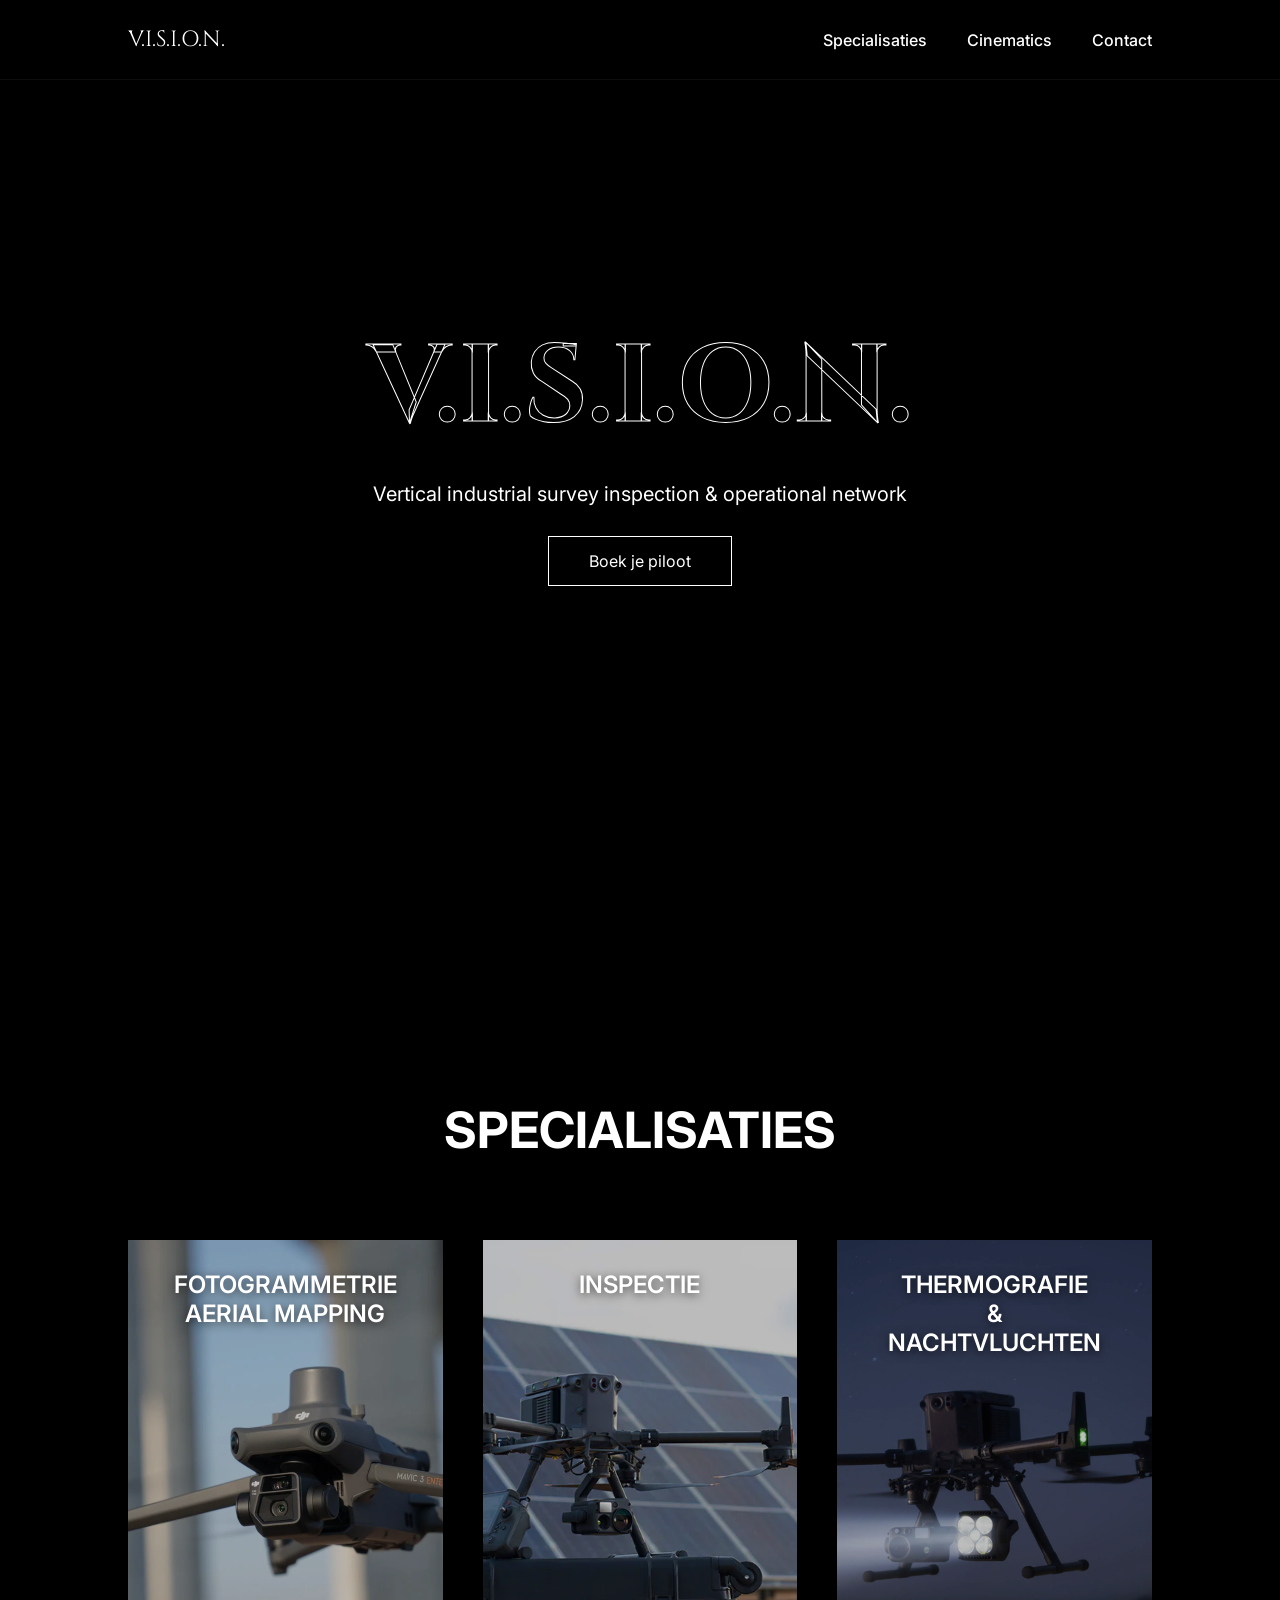
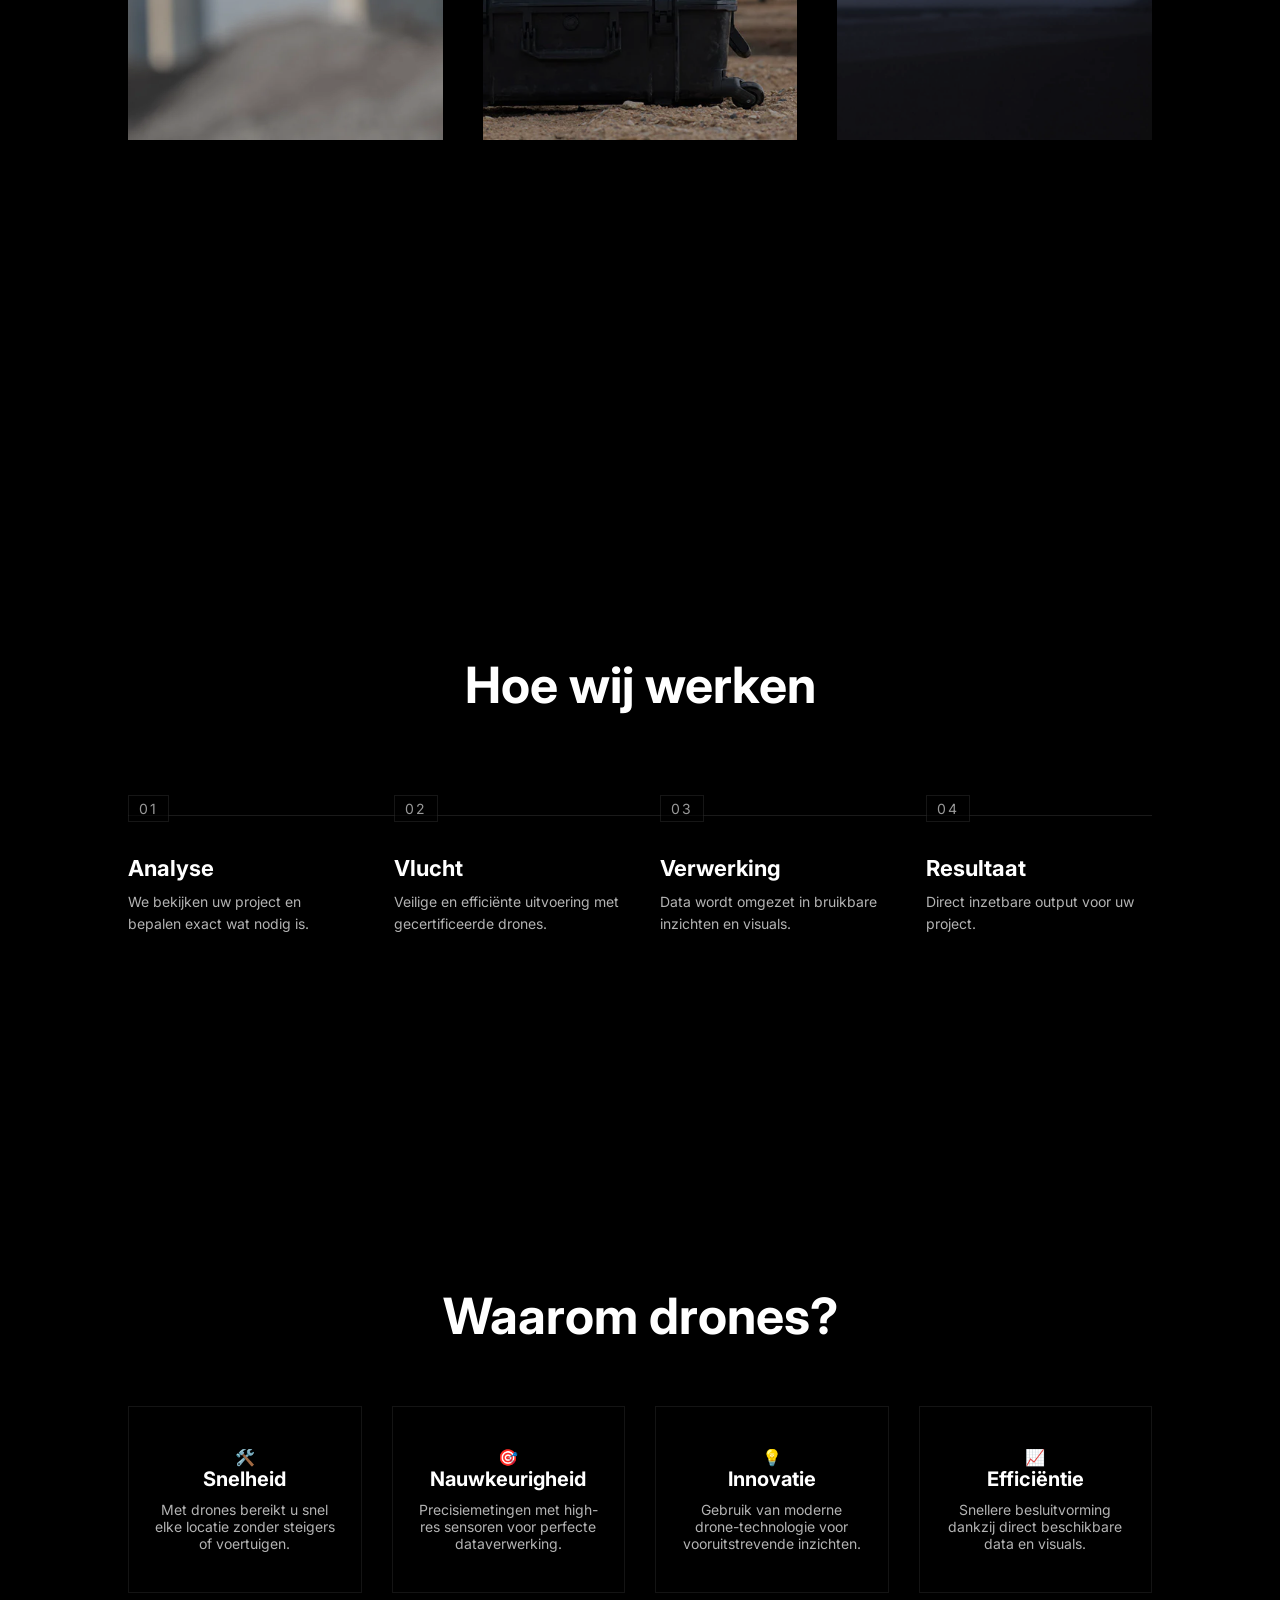
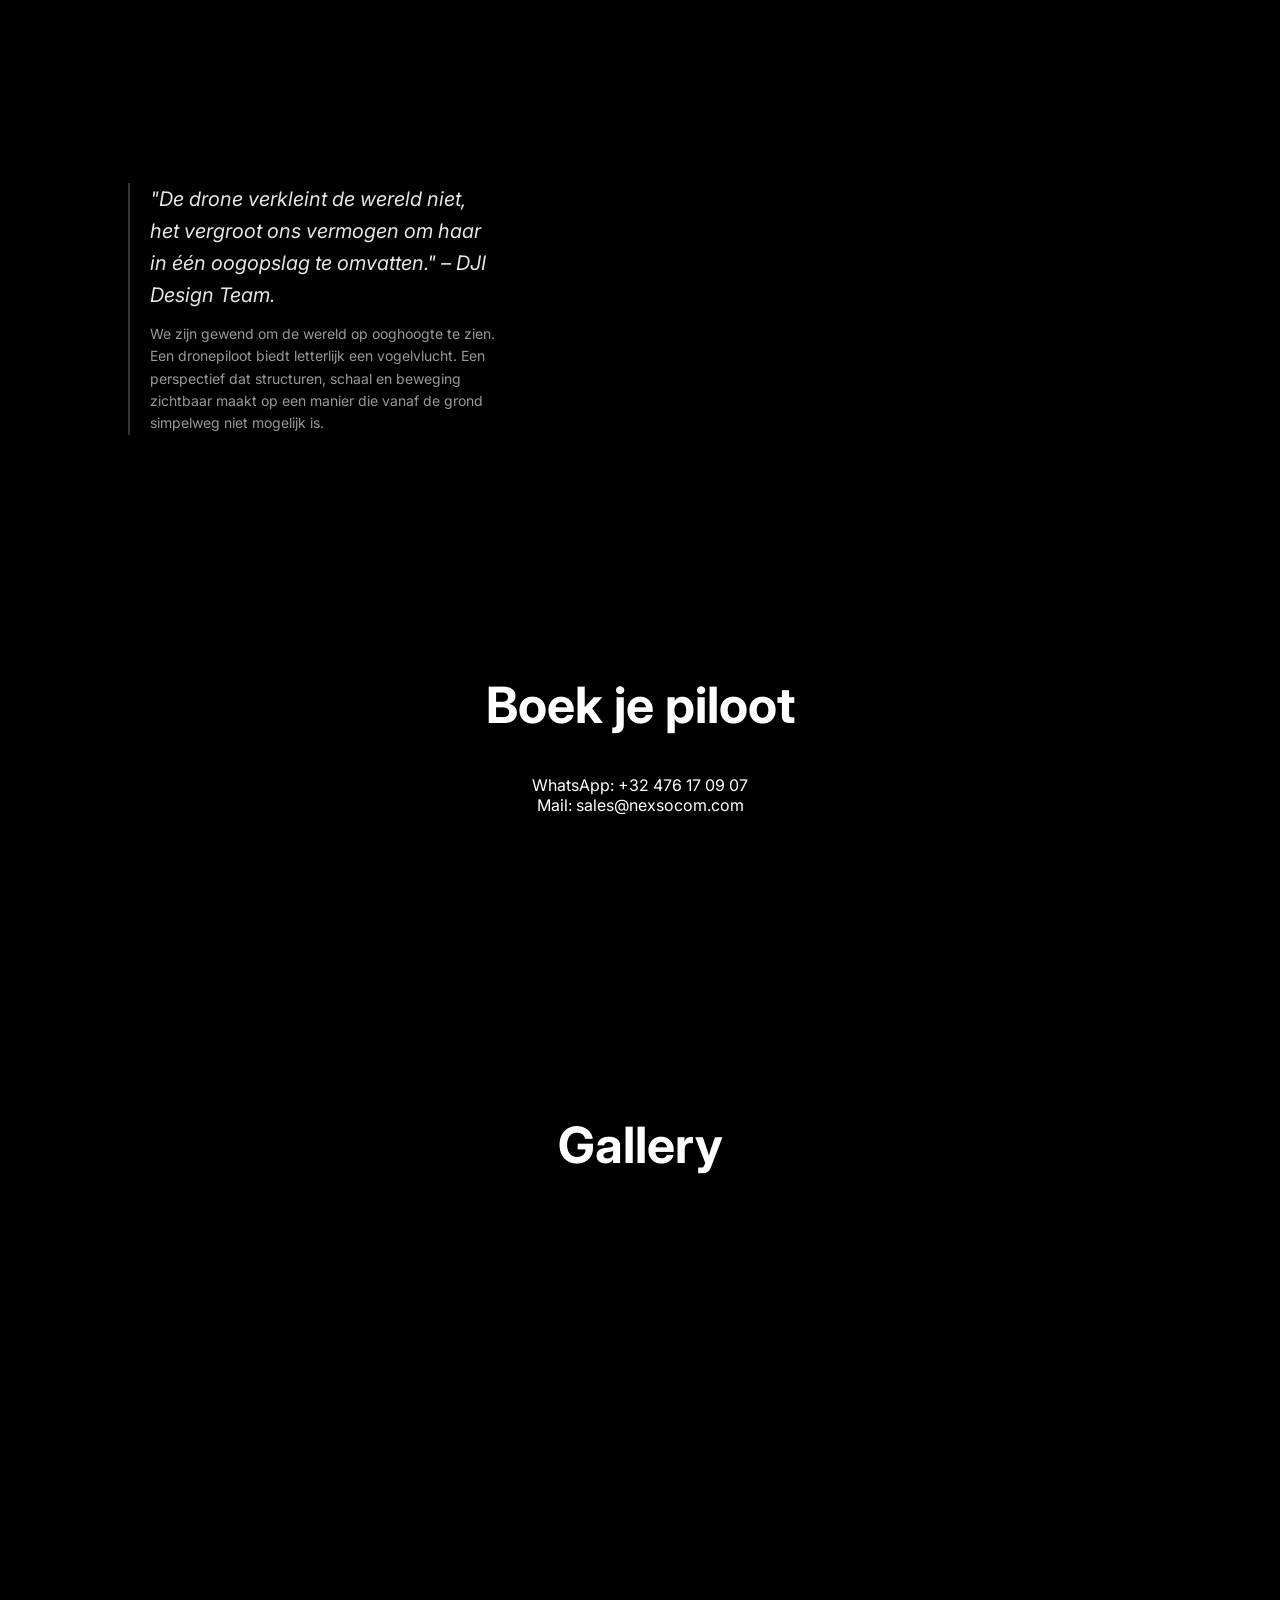
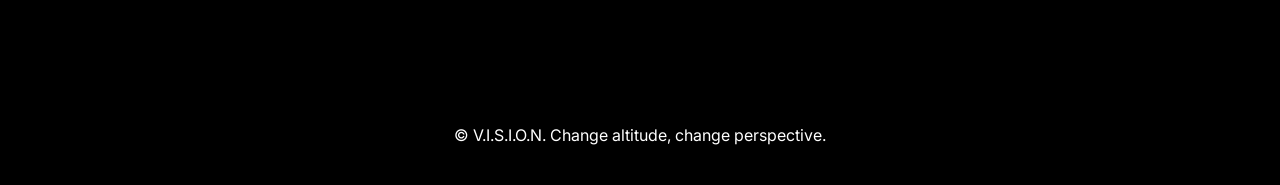
==== commit 16a9c87c: "Update index.html" ====
--- a/index.html
+++ b/index.html
@@ -125,6 +125,80 @@
 
 </section>
 
+
+<section class="processSection">
+
+  <h2>Hoe wij werken</h2>
+
+<div class="processWrapper">
+
+  <div class="processLine"></div>
+
+  <div class="processGrid">
+
+    <div class="processItem">
+      <div class="processNumber">01</div>
+      <h3>Analyse</h3>
+      <p>We bekijken uw project en bepalen exact wat nodig is.</p>
+    </div>
+
+    <div class="processItem">
+      <div class="processNumber">02</div>
+      <h3>Vlucht</h3>
+      <p>Veilige en efficiënte uitvoering met gecertificeerde drones.</p>
+    </div>
+
+    <div class="processItem">
+      <div class="processNumber">03</div>
+      <h3>Verwerking</h3>
+      <p>Data wordt omgezet in bruikbare inzichten en visuals.</p>
+    </div>
+
+    <div class="processItem">
+      <div class="processNumber">04</div>
+      <h3>Resultaat</h3>
+      <p>Direct inzetbare output voor uw project.</p>
+    </div>
+
+  </div>
+
+</div>
+
+</section>
+
+
+
+<section class="whySection">
+  <h2>Waarom drones?</h2>
+  <div class="whyGrid">
+
+    <div class="whyItem">
+      <div class="whyIcon">🛠️</div>
+      <h3>Snelheid</h3>
+      <p>Met drones bereikt u snel elke locatie zonder steigers of voertuigen.</p>
+    </div>
+
+    <div class="whyItem">
+      <div class="whyIcon">🎯</div>
+      <h3>Nauwkeurigheid</h3>
+      <p>Precisiemetingen met high-res sensoren voor perfecte dataverwerking.</p>
+    </div>
+
+    <div class="whyItem">
+      <div class="whyIcon">💡</div>
+      <h3>Innovatie</h3>
+      <p>Gebruik van moderne drone-technologie voor vooruitstrevende inzichten.</p>
+    </div>
+
+    <div class="whyItem">
+      <div class="whyIcon">📈</div>
+      <h3>Efficiëntie</h3>
+      <p>Snellere besluitvorming dankzij direct beschikbare data en visuals.</p>
+    </div>
+
+  </div>
+</section>
+  
 
 <section class="quoteSection">
 
--- a/style.css
+++ b/style.css
@@ -207,6 +207,187 @@
 
 }
 
+/* ================= PROCESS SECTION ================= */
+
+.processSection {
+  padding: 200px 10%;
+  background: black;
+  text-align: center;
+}
+
+.processSection h2 {
+  font-size: 50px;
+  margin-bottom: 80px;
+}
+
+
+.processItem h3 {
+  margin: 10px 0;
+  font-size: 22px;
+}
+
+.processItem p {
+  font-size: 14px;
+  line-height: 1.6;
+  opacity: 0.7;
+}
+
+
+/* ================= PROCESS LINE SYSTEM ================= */
+
+.processWrapper {
+  position: relative;
+}
+
+/* HORIZONTALE LIJN */
+.processLine {
+  position: absolute;
+  top: 20px;
+  left: 0;
+  width: 100%;
+  height: 1px;
+  background: rgba(255,255,255,0.1);
+}
+
+/* GRID */
+.processGrid {
+  display: grid;
+  grid-template-columns: repeat(4, 1fr);
+  gap: 40px;
+  position: relative;
+}
+
+/* ITEM */
+.processItem {
+  position: relative;
+  text-align: left;
+  padding-top: 40px;
+}
+
+/* NUMMER OP LIJN */
+.processNumber {
+  position: absolute;
+  top: 0;
+  left: 0;
+
+  font-size: 14px;
+  letter-spacing: 2px;
+
+  background: black;
+  padding: 4px 10px;
+
+  border: 1px solid rgba(255,255,255,0.15);
+  opacity: 0.6;
+}
+
+/* TITEL + TEXT */
+.processItem h3 {
+  margin: 20px 0 10px;
+  font-size: 22px;
+}
+
+.processItem p {
+  font-size: 14px;
+  line-height: 1.6;
+  opacity: 0.7;
+}
+
+/* SUBTIELE HOVER */
+.processItem:hover .processNumber {
+  opacity: 1;
+  border-color: rgba(255,255,255,0.4);
+}
+
+/* ================= MOBILE ================= */
+
+@media (max-width: 768px){
+
+.processLine {
+  display: none; /* geen lijn op mobiel */
+}
+
+.processGrid {
+  grid-template-columns: 1fr;
+}
+
+.processItem {
+  padding-top: 20px;
+}
+
+.processNumber {
+  position: relative;
+  margin-bottom: 10px;
+}
+
+}
+
+
+/* ================= WHY SECTION ================= */
+
+.whySection {
+  padding: 150px 10%;
+  background: black;
+  text-align: center;
+}
+
+.whySection h2 {
+  font-size: 50px;
+  margin-bottom: 60px;
+}
+
+.whyGrid {
+  display: grid;
+  grid-template-columns: repeat(4, 1fr);
+  gap: 30px;
+}
+
+.whyItem {
+  border: 1px solid rgba(255,255,255,0.08);
+  padding: 40px 25px;
+  transition: all 0.3s ease;
+}
+
+.whyItem:hover {
+  background: rgba(255,255,255,0.03);
+  transform: translateY(-5px);
+}
+
+.whyItem h3 {
+  font-size: 20px;
+  margin-bottom: 10px;
+}
+
+.whyItem p {
+  font-size: 14px;
+  opacity: 0.7;
+}
+
+
+
+/* ================= PROS MOBILE ================= */
+
+@media (max-width: 768px){
+
+.processGrid {
+  grid-template-columns: 1fr;
+}
+
+.whyGrid {
+  grid-template-columns: 1fr;
+}
+
+.processSection,
+.whySection {
+  padding: 100px 5%;
+}
+
+.processSection h2,
+.whySection h2 {
+  font-size: 32px;
+}
+
+}
+
 
 /* DARK CINEMATIC OVERLAY */
 
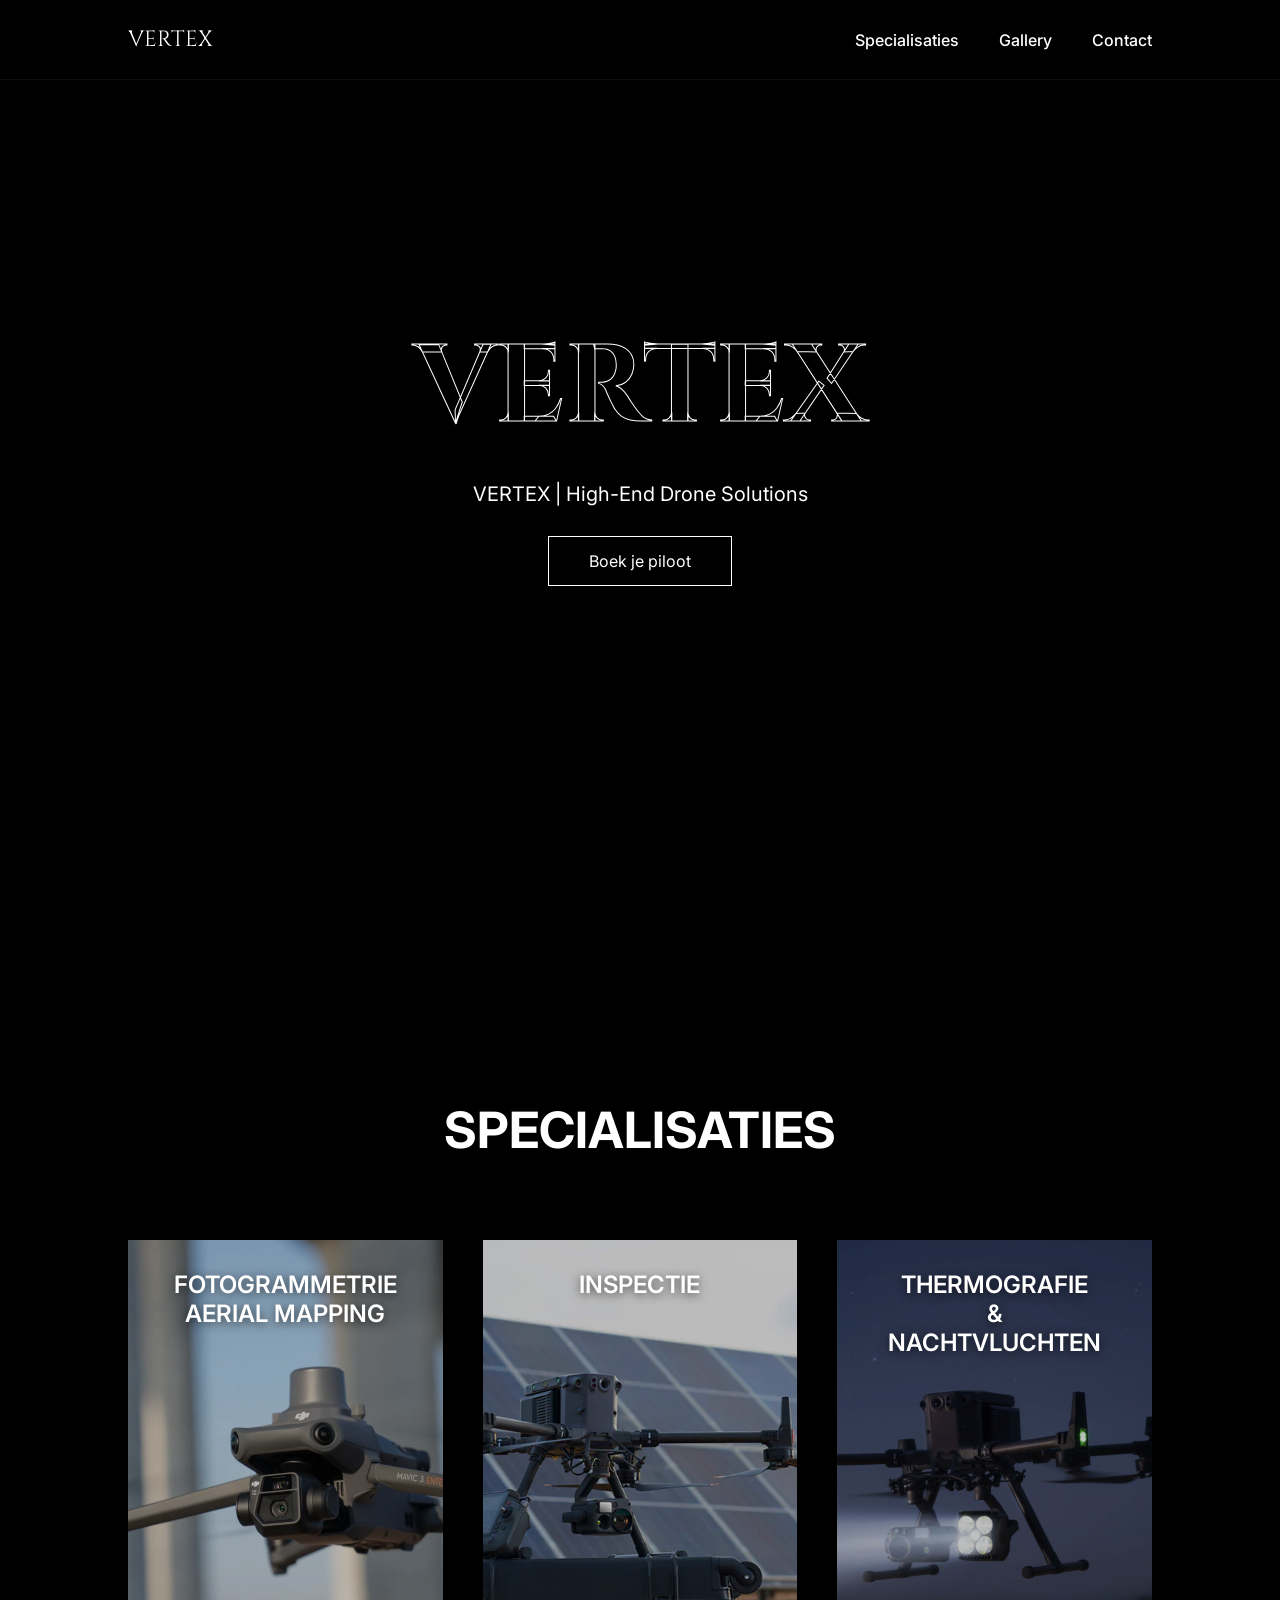
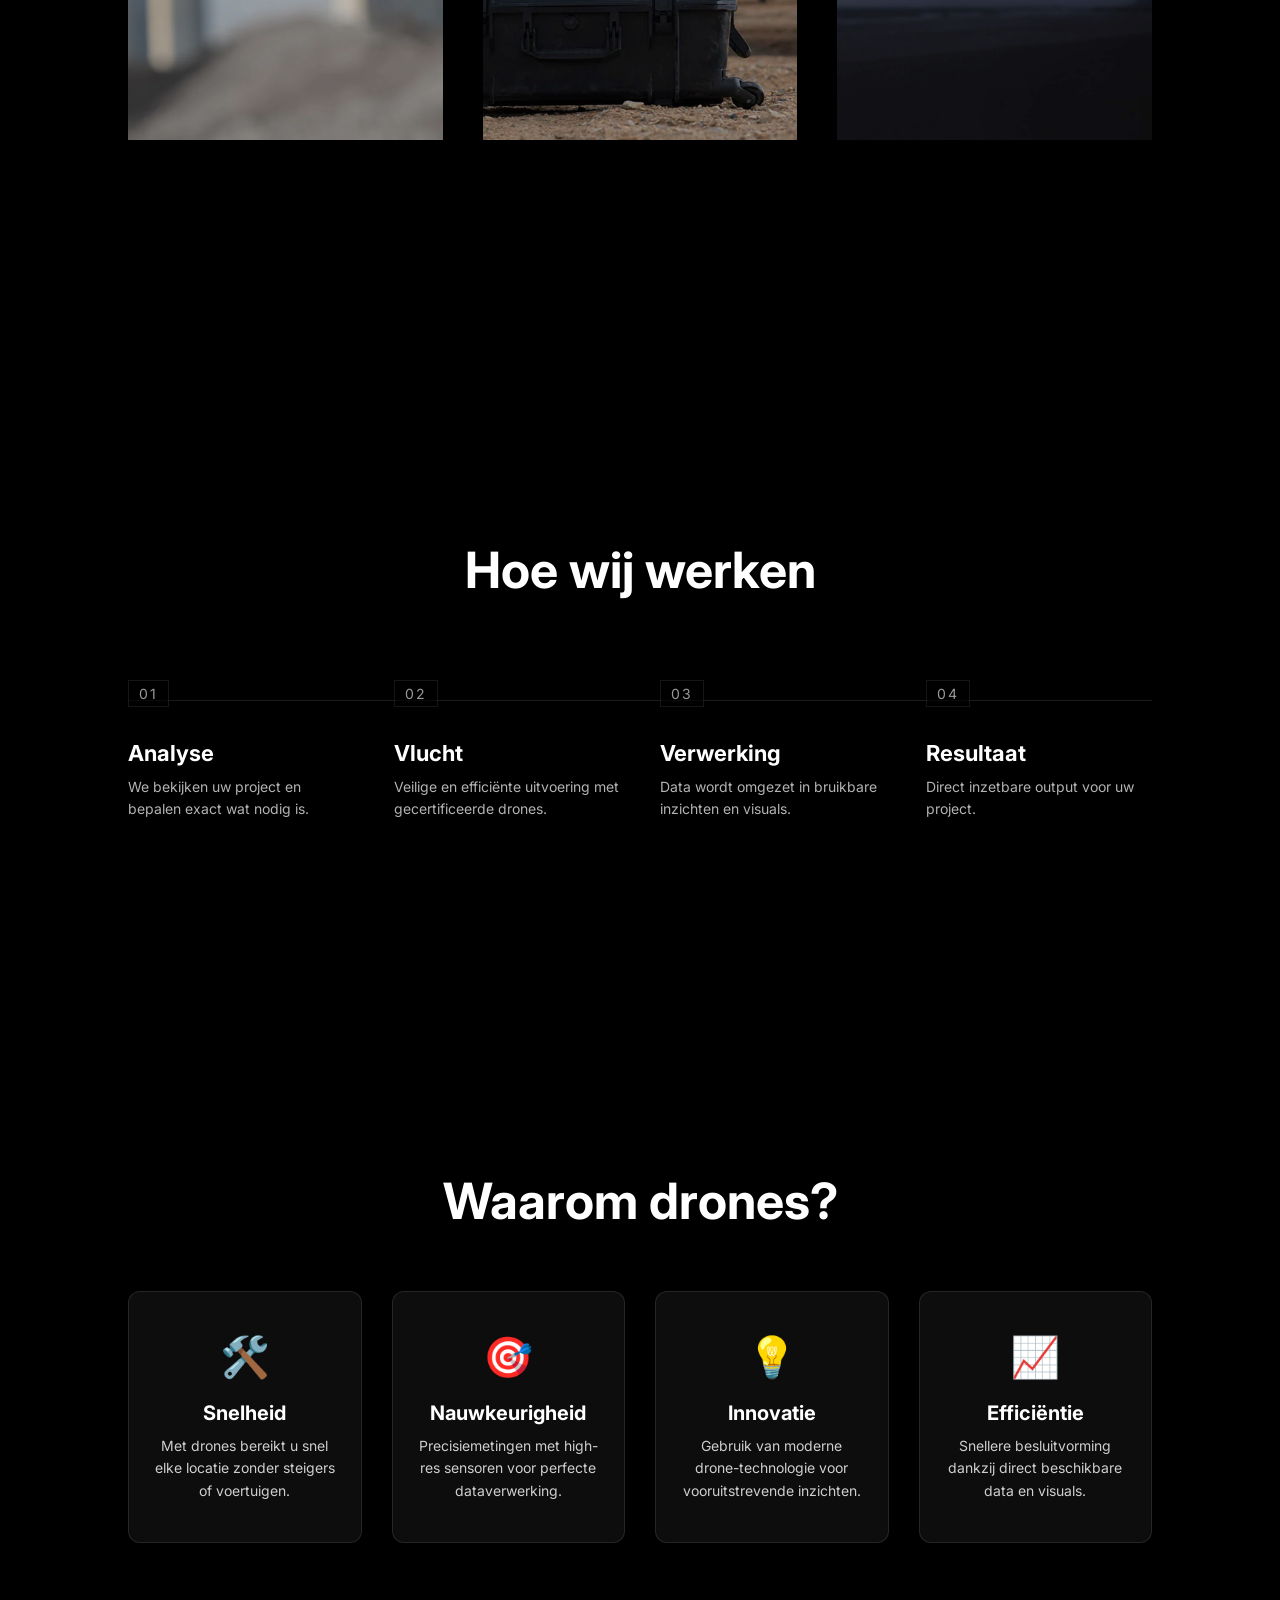
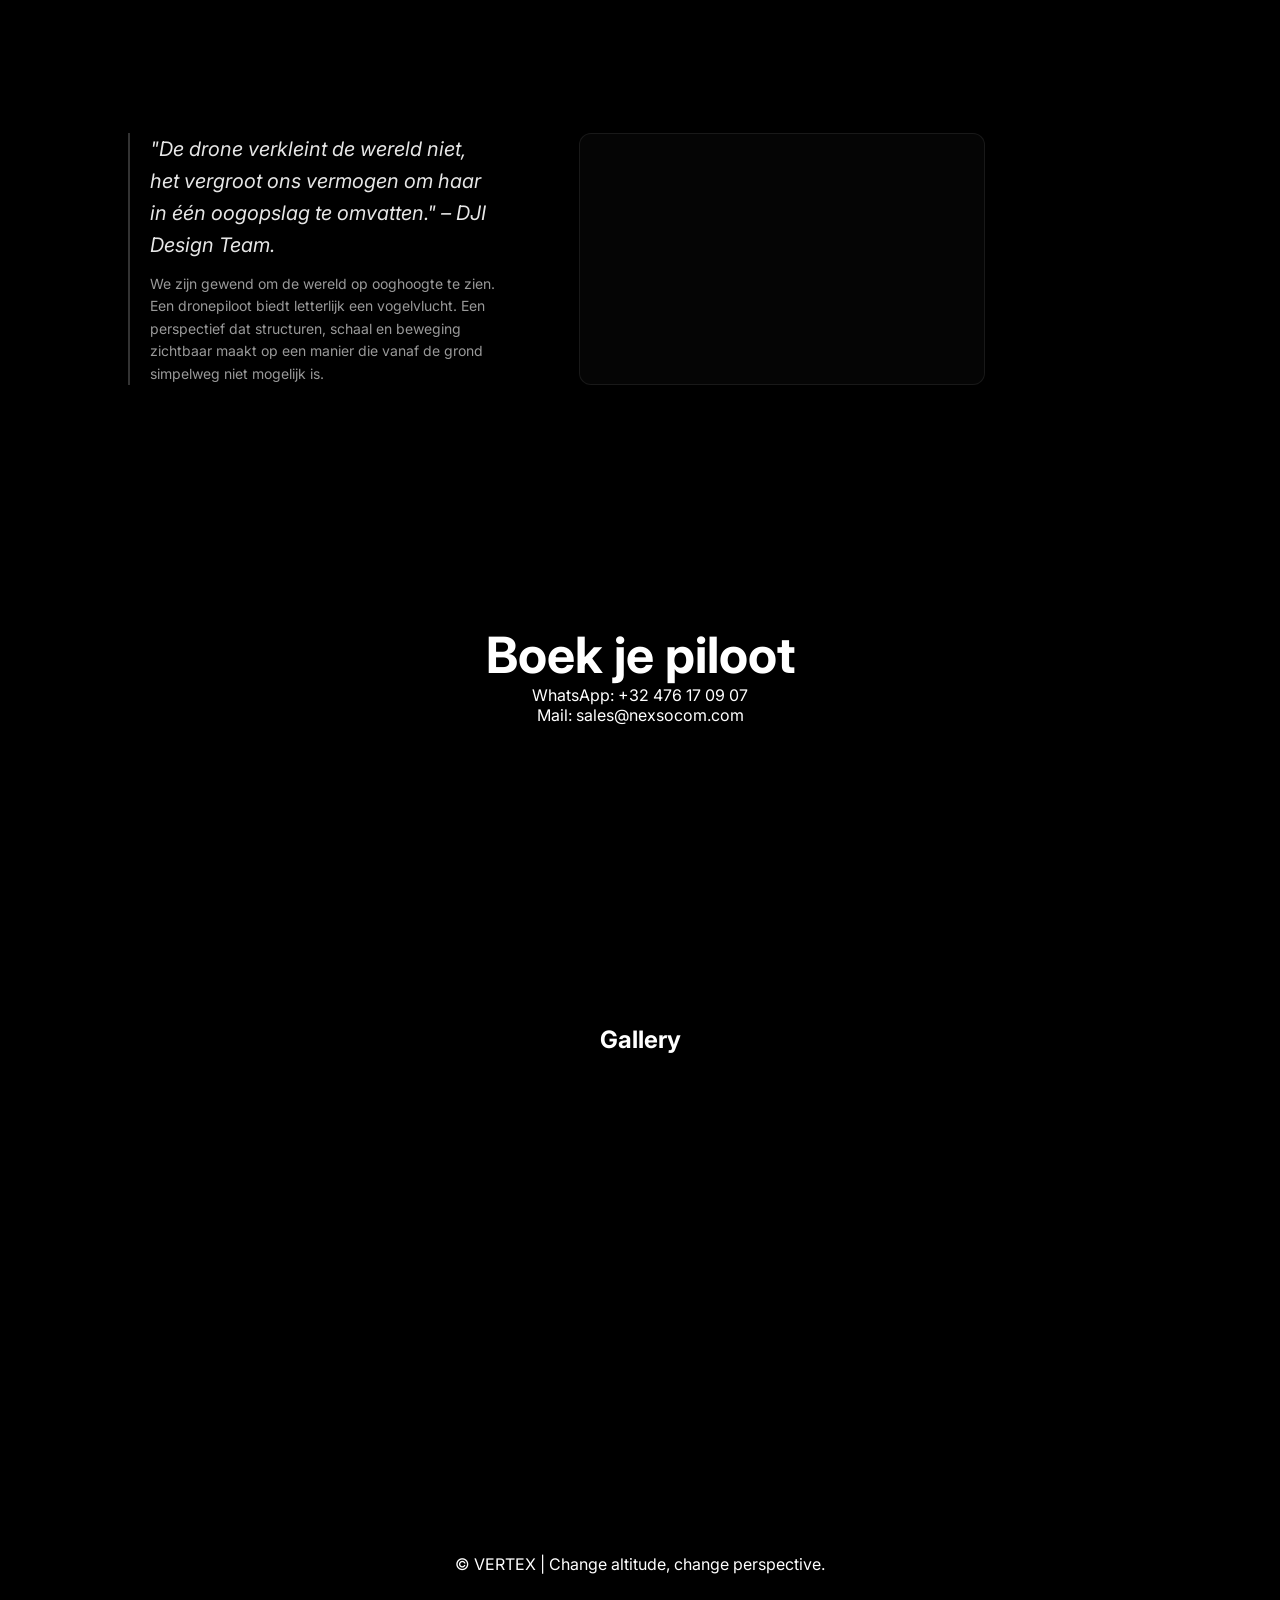
==== commit 4dd5aaed: "Update index.html" ====
--- a/index.html
+++ b/index.html
@@ -6,7 +6,7 @@
 <meta charset="UTF-8">
 <meta name="viewport" content="width=device-width, initial-scale=1.0">
 
-<title>V.I.S.I.O.N.</title>
+<title>VERTEX</title>
 
 <link href="https://fonts.googleapis.com/css2?family=Cinzel:wght@700&family=Inter:wght@300;400;600&display=swap" rel="stylesheet">
 
@@ -36,12 +36,12 @@
 
 <nav>
 
-<div class="logo">V.I.S.I.O.N.</div>
+<div class="logo">VERTEX</div>
 
 <ul>
 
 <li><a href="#specialisaties">Specialisaties</a></li>
-<li><a href="#cinematics">Cinematics</a></li>
+<li><a href="#cinematics">Gallery</a></li>
 <li><a href="#contact">Contact</a></li>
 
 </ul>
@@ -58,9 +58,9 @@
 
 <div class="heroContent">
 
-<h1 class="logoCutout">V.I.S.I.O.N.</h1>
-
-<p>Vertical industrial survey inspection & operational network</p>
+<h1 class="logoCutout">VERTEX</h1>
+
+<p>VERTEX | High-End Drone Solutions</p>
 
 <a href="#contact" class="ctaBtn">Boek je piloot</a>
 
@@ -214,16 +214,15 @@
 We zijn gewend om de wereld op ooghoogte te zien. Een dronepiloot biedt letterlijk een vogelvlucht. Een perspectief dat structuren, schaal en beweging zichtbaar maakt op een manier die vanaf de grond simpelweg niet mogelijk is.
 </p>
 
-</div>
-
-
-<div class="quoteImage">
-  <video autoplay muted loop playsinline>
-    <source src="quote-videos/quote-video.mp4" type="video/mp4">
-  </video>
-</div>
-
-</div>
+    </div>
+
+    <div class="quoteImage">
+      <video autoplay muted loop playsinline>
+        <source src="quote-videos/quote-video.mp4" type="video/mp4">
+      </video>
+    </div>
+
+  </div>
 
 </section>
 
@@ -276,7 +275,7 @@
 
 <footer>
 
-<p>© V.I.S.I.O.N. Change altitude, change perspective.</p>
+<p>© VERTEX | Change altitude, change perspective.</p>
 
 </footer>
 
--- a/style.css
+++ b/style.css
@@ -1,213 +1,217 @@
-*{
-margin:0;
-padding:0;
-box-sizing:border-box;
-}
-
-html{
-scroll-behavior:smooth;
-}
-
-body{
-
-font-family:'Inter',sans-serif;
-background:black;
-color:white;
-
-}
-
-
-
-/* VIDEO BACKGROUND */
-
-.videoBackground{
-
-position:fixed;
-top:0;
-left:0;
-
-width:100%;
-height:100%;
-
-z-index:-2;
-
-}
-
-#bgVideo{
-
-width:100%;
-height:100%;
-object-fit:cover;
-
-}
-
-
-
-/* NAVBAR */
-
-header{
-
-position:fixed;
-width:100%;
-top:0;
-
-z-index:100;
-
-}
-
-nav{
-
-display:flex;
-justify-content:space-between;
-align-items:center;
-
-padding:25px 10%;
-
-background:rgba(0,0,0,0.25);
-
-backdrop-filter:blur(12px);
-
-border-bottom:1px solid rgba(255,255,255,0.05);
-
-}
-
-.logo{
-
-font-family:'Cinzel';
-font-size:22px;
-
-}
-
-nav ul{
-
-list-style:none;
-display:flex;
-gap:40px;
-
-}
-
-nav a{
-
-text-decoration:none;
-color:white;
-font-weight:500;
-
-}
-
-nav a:visited{
-color:white;
-}
-
-nav a:hover{
-opacity:0.7;
-}
-
-
-
-/* HERO */
-
-.hero{
-  position:relative;
-  height:100vh;
-  display:flex;
-  align-items:center;
-  justify-content:center;
-  text-align:center;
-  background: rgba(0,0,0,0.7); /* overlay zodat hero video zichtbaar blijft */
-}
-
-.heroContent{
-  position:relative;
-  z-index:2;
-}
-
-/* KNOCKOUT LOGO IN HERO */
-.logoCutout{
-  font-family:'Cinzel', serif;
-  font-size:110px;
+/* ================= RESET ================= */
+
+* {
+  margin: 0;
+  padding: 0;
+  box-sizing: border-box;
+}
+
+html {
+  scroll-behavior: smooth;
+}
+
+body {
+  font-family: 'Inter', sans-serif;
+  background: black;
+  color: white;
+}
+
+
+/* ================= VIDEO BACKGROUND ================= */
+
+.videoBackground {
+  position: fixed;
+  top: 0;
+  left: 0;
+  width: 100%;
+  height: 100%;
+  z-index: -2;
+}
+
+#bgVideo {
+  width: 100%;
+  height: 100%;
+  object-fit: cover;
+}
+
+
+/* ================= NAVBAR ================= */
+
+header {
+  position: fixed;
+  width: 100%;
+  top: 0;
+  z-index: 100;
+}
+
+nav {
+  display: flex;
+  justify-content: space-between;
+  align-items: center;
+  padding: 25px 10%;
+  background: rgba(0,0,0,0.25);
+  backdrop-filter: blur(12px);
+  border-bottom: 1px solid rgba(255,255,255,0.05);
+}
+
+.logo {
+  font-family: 'Cinzel';
+  font-size: 22px;
+}
+
+nav ul {
+  list-style: none;
+  display: flex;
+  gap: 40px;
+}
+
+nav a {
+  text-decoration: none;
+  color: white;
+  font-weight: 500;
+}
+
+nav a:visited {
+  color: white;
+}
+
+nav a:hover {
+  opacity: 0.7;
+}
+
+
+/* ================= HERO ================= */
+
+.hero {
+  position: relative;
+  height: 100vh;
+  display: flex;
+  align-items: center;
+  justify-content: center;
+  text-align: center;
+  background: rgba(0,0,0,0.7);
+}
+
+.heroContent {
+  position: relative;
+  z-index: 2;
+}
+
+.logoCutout {
+  font-family: 'Cinzel', serif;
+  font-size: 110px;
   color: transparent;
   -webkit-text-stroke: 1px white;
 }
 
-/* Hero tekst en knop */
-.heroContent p{
-  margin-top:20px;
-  font-size:20px;
-  color:white;
-}
-
-.ctaBtn{
-  margin-top:30px;
-  display:inline-block;
-  padding:14px 40px;
-  border:1px solid white;
-  text-decoration:none;
-  color:white;
-}
-
-
-
-/* SPECIALISATIES */
-
-.specialisaties{
-
-padding:200px 10%;
-
-background:black;
-
-}
-
-.specialisaties h2{
-
-text-align:center;
-
-margin-bottom:80px;
-
-font-size:50px;
-
-}
-
-.specGrid{
-
-display:grid;
-
-grid-template-columns:repeat(3,1fr);
-
-gap:40px;
-
-scroll-margin-top: 120px; /* of iets kleins, zodat de grid zichtbaar blijft */
-
-}
-
-.specCard{
-
-position:relative;
-height:500px;
-overflow:hidden;
-
-display:block;
-
-text-decoration:none;
-color:white;
-
-transition:all 0.5s ease;
-
-cursor:pointer;
-
-}
-
-.specCard img{
-
-width:100%;
-height:100%;
-
-object-fit:cover;
-
-transition:transform 0.8s ease;
-
-}
-
-/* ================= PROCESS SECTION ================= */
+.heroContent p {
+  margin-top: 20px;
+  font-size: 20px;
+}
+
+.ctaBtn {
+  margin-top: 30px;
+  display: inline-block;
+  padding: 14px 40px;
+  border: 1px solid white;
+  text-decoration: none;
+  color: white;
+}
+
+
+/* ================= SPECIALISATIES ================= */
+
+.specialisaties {
+  padding: 200px 10%;
+  background: black;
+}
+
+.specialisaties h2 {
+  text-align: center;
+  margin-bottom: 80px;
+  font-size: 50px;
+}
+
+.specGrid {
+  display: grid;
+  grid-template-columns: repeat(3,1fr);
+  gap: 40px;
+  scroll-margin-top: 120px;
+}
+
+.specCard {
+  position: relative;
+  height: 500px;
+  overflow: hidden;
+  display: block;
+  text-decoration: none;
+  color: white;
+  transition: all 0.5s ease;
+  cursor: pointer;
+}
+
+.specCard img {
+  width: 100%;
+  height: 100%;
+  object-fit: cover;
+  transition: transform 0.8s ease;
+}
+
+
+/* ================= SPEC EFFECTS ================= */
+
+.specCard::after {
+  content: "";
+  position: absolute;
+  inset: 0;
+  background: rgba(0,0,0,0.25);
+  transition: 0.4s;
+}
+
+.specCard:hover::after {
+  background: rgba(0,0,0,0.45);
+}
+
+.specCard:hover img {
+  transform: scale(1.08);
+}
+
+.specText {
+  position: absolute;
+  top: 30px;
+  left: 50%;
+  transform: translate(-50%,0);
+  font-size: 24px;
+  font-weight: 600;
+  text-align: center;
+  z-index: 2;
+  transition: 0.4s;
+  text-shadow: 0 2px 10px rgba(0,0,0,0.6);
+}
+
+.specCard:hover .specText {
+  transform: translate(-50%,-10px);
+}
+
+.specCard::before {
+  content: "VIEW SERVICE →";
+  position: absolute;
+  bottom: 30px;
+  left: 30px;
+  font-size: 14px;
+  letter-spacing: 2px;
+  opacity: 0;
+  z-index: 2;
+  transition: 0.4s;
+}
+
+.specCard:hover::before {
+  opacity: 1;
+  transform: translateY(-5px);
+}
+
+
+/* ================= PROCESS ================= */
 
 .processSection {
   padding: 200px 10%;
@@ -220,9 +224,46 @@
   margin-bottom: 80px;
 }
 
+.processWrapper {
+  position: relative;
+}
+
+.processLine {
+  position: absolute;
+  top: 20px;
+  left: 0;
+  width: 100%;
+  height: 1px;
+  background: rgba(255,255,255,0.1);
+}
+
+.processGrid {
+  display: grid;
+  grid-template-columns: repeat(4,1fr);
+  gap: 40px;
+  position: relative;
+}
+
+.processItem {
+  position: relative;
+  text-align: left;
+  padding-top: 40px;
+}
+
+.processNumber {
+  position: absolute;
+  top: 0;
+  left: 0;
+  font-size: 14px;
+  letter-spacing: 2px;
+  background: black;
+  padding: 4px 10px;
+  border: 1px solid rgba(255,255,255,0.15);
+  opacity: 0.6;
+}
 
 .processItem h3 {
-  margin: 10px 0;
+  margin: 20px 0 10px;
   font-size: 22px;
 }
 
@@ -232,97 +273,13 @@
   opacity: 0.7;
 }
 
-
-/* ================= PROCESS LINE SYSTEM ================= */
-
-.processWrapper {
-  position: relative;
-}
-
-/* HORIZONTALE LIJN */
-.processLine {
-  position: absolute;
-  top: 20px;
-  left: 0;
-  width: 100%;
-  height: 1px;
-  background: rgba(255,255,255,0.1);
-}
-
-/* GRID */
-.processGrid {
-  display: grid;
-  grid-template-columns: repeat(4, 1fr);
-  gap: 40px;
-  position: relative;
-}
-
-/* ITEM */
-.processItem {
-  position: relative;
-  text-align: left;
-  padding-top: 40px;
-}
-
-/* NUMMER OP LIJN */
-.processNumber {
-  position: absolute;
-  top: 0;
-  left: 0;
-
-  font-size: 14px;
-  letter-spacing: 2px;
-
-  background: black;
-  padding: 4px 10px;
-
-  border: 1px solid rgba(255,255,255,0.15);
-  opacity: 0.6;
-}
-
-/* TITEL + TEXT */
-.processItem h3 {
-  margin: 20px 0 10px;
-  font-size: 22px;
-}
-
-.processItem p {
-  font-size: 14px;
-  line-height: 1.6;
-  opacity: 0.7;
-}
-
-/* SUBTIELE HOVER */
 .processItem:hover .processNumber {
   opacity: 1;
   border-color: rgba(255,255,255,0.4);
 }
 
-/* ================= MOBILE ================= */
-
-@media (max-width: 768px){
-
-.processLine {
-  display: none; /* geen lijn op mobiel */
-}
-
-.processGrid {
-  grid-template-columns: 1fr;
-}
-
-.processItem {
-  padding-top: 20px;
-}
-
-.processNumber {
-  position: relative;
-  margin-bottom: 10px;
-}
-
-}
-
-
-/* ================= WHY SECTION ================= */
+
+/* ================= WHY ================= */
 
 .whySection {
   padding: 150px 10%;
@@ -337,19 +294,49 @@
 
 .whyGrid {
   display: grid;
-  grid-template-columns: repeat(4, 1fr);
+  grid-template-columns: repeat(4,1fr);
   gap: 30px;
 }
 
 .whyItem {
-  border: 1px solid rgba(255,255,255,0.08);
+  background: rgba(255,255,255,0.05);
+  border: 1px solid rgba(255,255,255,0.1);
   padding: 40px 25px;
-  transition: all 0.3s ease;
+  border-radius: 12px;
+  text-align: center;
+  position: relative;
+  overflow: hidden;
+  transition: 0.4s;
+}
+
+.whyItem::before {
+  content: "";
+  position: absolute;
+  inset: -50%;
+  background: linear-gradient(120deg, rgba(255,255,255,0.05), transparent, rgba(255,255,255,0.05));
+  transform: rotate(45deg);
+  opacity: 0;
+  transition: 0.5s;
+}
+
+.whyItem:hover::before {
+  opacity: 1;
 }
 
 .whyItem:hover {
-  background: rgba(255,255,255,0.03);
-  transform: translateY(-5px);
+  transform: translateY(-10px);
+  box-shadow: 0 15px 40px rgba(255,255,255,0.1);
+  border-color: rgba(255,255,255,0.25);
+}
+
+.whyIcon {
+  font-size: 40px;
+  margin-bottom: 20px;
+  transition: 0.4s;
+}
+
+.whyItem:hover .whyIcon {
+  transform: scale(1.2) rotate(-5deg);
 }
 
 .whyItem h3 {
@@ -359,707 +346,83 @@
 
 .whyItem p {
   font-size: 14px;
-  opacity: 0.7;
-}
-
-
-
-/* ================= PROS MOBILE ================= */
-
-@media (max-width: 768px){
-
-.processGrid {
-  grid-template-columns: 1fr;
-}
-
-.whyGrid {
-  grid-template-columns: 1fr;
-}
-
-.processSection,
-.whySection {
-  padding: 100px 5%;
-}
-
-.processSection h2,
-.whySection h2 {
-  font-size: 32px;
-}
-
-}
-
-
-/* DARK CINEMATIC OVERLAY */
-
-.specCard::after{
-
-content:"";
-
-position:absolute;
-
-top:0;
-left:0;
-
-width:100%;
-height:100%;
-
-background:rgba(0,0,0,0.25);
-
-opacity:1;
-
-transition:opacity 0.4s ease;
-
-}
-
-.specCard:hover::after{
-
-background:rgba(0,0,0,0.45);
-
-}
-
-
-/* ZOOM EFFECT */
-
-.specCard:hover img{
-
-transform:scale(1.08);
-
-}
-
-
-/* SERVICE TEXT */
-
-.specText{
-
-position:absolute;
-
-top:30px;
-left:50%;
-
-/* BELANGRIJK: beide assen definiëren */
-transform:translate(-50%, 0);
-
-font-size:24px;
-font-weight:600;
-
-text-align:center;
-
-z-index:2;
-
-transition:transform 0.4s ease, opacity 0.4s ease;
+  opacity: 0.8;
+  line-height: 1.6;
+}
+
+
+/* ================= QUOTE ================= */
+
+.quoteSection {
+  padding: 40px 10%;
+  background: black;
+  display: flex;
+  justify-content: space-between;
+  gap: 40px;
+}
+
+.quoteLayout {
+  display: flex;
+  justify-content: space-between;
+  gap: 80px;
+}
+
+.quoteWrapper {
+  max-width: 520px;
+  border-left: 2px solid rgba(255,255,255,0.2);
+  padding-left: 20px;
+}
+
+.quoteText {
+  font-size: 20px;
+  font-style: italic;
+  line-height: 1.6;
+  margin-bottom: 12px;
+  opacity: 0.9;
+}
+
+.quoteExplanation {
+  font-size: 14px;
+  line-height: 1.6;
+  opacity: 0.6;
+}
+
+.quoteImage {
+  position: relative;
+  width: 45%;
+  max-width: 650px;
+
+  margin-right: 5%; /* haalt hem weg van de rand */
   
-text-shadow:0 2px 10px rgba(0,0,0,0.6);
-
-}
-
-
-/* TEXT SLIDES UP */
-
-.specCard:hover .specText{
-
-transform:translate(-50%, -10px);
-
-}
-
-
-/* VIEW SERVICE BUTTON */
-
-.specCard::before{
-
-content:"VIEW SERVICE →";
-
-position:absolute;
-
-bottom:30px;
-left:30px;
-
-font-size:14px;
-letter-spacing:2px;
-
-opacity:0;
-
-z-index:2;
-
-transition:all 0.4s ease;
-
-}
-
-.specCard:hover::before{
-
-opacity:1;
-transform:translateY(-5px);
-
-}
-
-
-/* QUOTE SECTION */
-
-.quoteSection {
-  position: relative;
-  padding:40px 10%;
-  background:black;
-
-  /* Flex voor side video en quote */
-  display:flex;
-  flex-direction:row;       /* video rechts, quote links */
-  justify-content:space-between;
-  align-items:flex-start;   /* video iets lager dan quote */
-  gap:40px;
-}
-
-.quoteWrapper{
-
-max-width:520px;
-
-border-left:2px solid rgba(255,255,255,0.2);
-padding-left:20px;
-
-}
-
-.quoteText{
-
-font-family:'Inter',sans-serif;
-font-size:20px;
-
-font-style:italic;
-
-line-height:1.6;
-
-margin-bottom:12px;
-
-opacity:0.9;
-
-}
-
-.quoteExplanation{
-
-font-size:14px;
-
-line-height:1.6;
-
-opacity:0.6;
-
-}
-
-
-/* QUOTE LAYOUT */
-
-.quoteLayout{
-
-display:flex;
-justify-content:space-between;
-align-items:flex-start;
-
-gap:80px;
-
-}
-
-
-/* VIDEO RECHTS */
-
-/* QUOTE VIDEO RECHTS - SIDE PANEL EFFECT */
-
-.quoteImage{
-  position:relative;
-
-  width:50%;
-  max-width:750px;
-
-  right:-10vw; /* trekt hem naar de rand van het scherm */
-
-  flex-shrink:0;
-  overflow:hidden;
+  border-radius: 12px;
+  overflow: hidden;
+
+  flex-shrink: 0;
+
+  /* subtiele premium border */
+  border: 1px solid rgba(255,255,255,0.08);
+
+  /* diepte */
+  box-shadow: 0 20px 60px rgba(0,0,0,0.6);
+
+  background: rgba(255,255,255,0.02); /* mini glow base */
 }
 
 .quoteImage video {
-  width:100%;
-  height:100%;
-  object-fit:cover;
-  opacity:0.95;
-
+  width: 100%;
+  height: 100%;
+  object-fit: cover;
+  opacity: 0.95;
   mask-image: linear-gradient(to left, black 70%, transparent);
 }
 
 
-
-/* REVEAL STRIP */
-
-.revealStrip{
-
-width:100%;
-height:35px;
-
-margin:40px 0;
-
-background:transparent;
-
-position:relative;
-
-}
-
-.revealStrip::before{
-
-content:"";
-
-position:absolute;
-
-top:0;
-left:0;
-
-width:100%;
-height:100%;
-
-background:linear-gradient(
-to bottom,
-black 0%,
-transparent 40%,
-transparent 60%,
-black 100%
-);
-
-}
-
-
-
-/* CINEMATICS */
-
-.cinematics{
-
-padding:200px 0;
-
-background:black;
-
-}
-
-.cinematics h2{
-
-text-align:center;
-
-margin-bottom:60px;
-
-}
-
-
-
-.carousel{
-
-overflow-x:auto;
-
-white-space:nowrap;
-
-padding-left:10%;
-
-}
-
-.carousel video{
-
-width:500px;
-
-margin-right:30px;
-
-display:inline-block;
-
-border-radius:4px;
-opacity:0.95;
-
-}
-
-
-
-/* CONTACT */
-
-.contact{
-
-padding:200px 10%;
-
-text-align:center;
-
-background:black;
-
-}
-
-.contact h2{
-
-font-size:50px;
-
-margin-bottom:40px;
-
-}
-
-
-
-/* FOOTER */
-
-footer{
-
-text-align:center;
-
-padding:40px;
-
-background:black;
-
-}
-
-
-/* SERVICE PAGE HERO */
-
-.serviceHero{
-
-position:relative;
-
-height:70vh;
-
-overflow:hidden;
-
-display:flex;
-align-items:center;
-
-}
-
-.serviceHero img{
-
-position:absolute;
-
-width:100%;
-height:100%;
-
-object-fit:cover;
-
-filter:brightness(0.5);
-
-}
-
-.serviceHeroText{
-
-position:relative;
-
-z-index:2;
-
-padding:0 10%;
-
-max-width:700px;
-
-}
-
-.serviceHeroText h1{
-
-font-size:60px;
-
-margin-bottom:20px;
-
-}
-
-
-
-/* SERVICE CONTENT */
-
-.serviceContent{
-
-padding:120px 10%;
-
-max-width:900px;
-
-}
-
-.serviceContent h2{
-
-font-size:36px;
-
-margin-bottom:30px;
-
-}
-
-.serviceContent p{
-
-line-height:1.8;
-
-margin-bottom:20px;
-
-opacity:0.8;
-
-}
-
-
-
-/* SERVICE CTA */
-
-.serviceCTA{
-
-padding:120px 10%;
-
-text-align:center;
-
-background:black;
-
-}
-
-/* SERVICE HERO */
-
-.serviceHero{
-
-position:relative;
-height:80vh;
-
-display:flex;
-align-items:center;
-
-overflow:hidden;
-
-}
-
-.serviceHero img{
-
-position:absolute;
-
-top:0;
-left:0;
-
-width:100%;
-height:120%;
-
-object-fit:cover;
-
-transform:translateY(0);
-
-z-index:-1;
-
-}
-
-.serviceHeroText{
-
-position:relative;
-
-padding:0 10%;
-
-max-width:700px;
-
-}
-
-.serviceHeroText h1{
-
-font-size:70px;
-margin-bottom:20px;
-
-}
-
-.serviceHeroText p{
-
-font-size:20px;
-opacity:0.8;
-
-}
-
-
-
-/* SERVICE CONTENT */
-
-.serviceContent{
-
-padding:200px 10%;
-background:black;
-
-}
-
-.serviceText{
-
-max-width:700px;
-
-font-size:18px;
-line-height:1.8;
-
-}
-
-.serviceText h2{
-
-font-size:40px;
-margin-bottom:30px;
-
-}
-
-
-/* CTA */
-
-.serviceCTA{
-
-padding:200px 10%;
-
-text-align:center;
-
-background:black;
-
-}
-
-
-
-/* ================= MOBILE ================= */
-
-@media (max-width: 768px){
-
-/* NAVBAR */
-nav{
-padding:15px 5%;
-}
-
-nav ul{
-gap:20px;
-font-size:14px;
-}
-
-
-/* HERO */
-.hero{
-height:90vh;
-}
-
-.logoCutout{
-font-size:60px;
-}
-
-.heroContent p{
-font-size:16px;
-}
-
-.ctaBtn{
-padding:10px 25px;
-font-size:14px;
-}
-
-
-/* SPECIALISATIES */
-
-.specialisaties{
-padding:120px 5%;
-}
-
-.specialisaties h2{
-font-size:32px;
-margin-bottom:40px;
-}
-
-.specGrid{
-grid-template-columns:1fr; /* 1 kolom ipv 3 */
-gap:20px;
-}
-
-.specCard{
-height:300px; /* minder hoog */
-}
-
-
-/* QUOTE SECTION */
-
-.quoteSection{
-flex-direction:column;
-padding:80px 5%;
-}
-
-.quoteLayout{
-flex-direction:column;
-gap:40px;
-}
-
-.quoteImage{
-width:100%;
-right:0; /* reset die side offset */
-}
-
-.quoteWrapper{
-max-width:100%;
-}
-
-
-/* CINEMATICS */
-
-.cinematics{
-padding:120px 0;
-}
-
-.carousel{
-padding-left:5%;
-}
-
-.carousel video{
-width:280px; /* kleiner zodat ze zichtbaar zijn */
-margin-right:15px;
-}
-
-
-/* CONTACT */
-
-.contact{
-padding:120px 5%;
-}
-
-.contact h2{
-font-size:32px;
-}
-
-}
-
-@media (max-width: 768px){
-
-header{
-display:none;
-}
-
-.serviceHeroText h1{
-font-size:42px;       /* kleiner */
-line-height:1.2;      /* meer ademruimte */
-word-break:break-word; /* voorkomt afsnijden */
-}
-
-.serviceHeroText{
-padding:0 5%;
-}
-
-.serviceHero{
-height:60vh; /* minder hoog */
-}
-
-}
-
-/* MOBILE NAVBAR ADJUSTMENTS */
-@media (max-width: 768px) {
-  /* Verberg de UL met navigatieknoppen */
-  nav ul {
-    display: none;
-  }
-
-  /* Houd logo zichtbaar en gecentreerd */
-  nav .logo {
-    margin: 0 auto;
-    font-size: 24px;
-  }
-
-  /* Navbar achtergrond en padding aanpassen zodat logo netjes staat */
-  header nav {
-    justify-content: center;
-    padding: 15px 0;
-    background: rgba(0,0,0,0.2);
-  }
-}
-
-/* SCROLL FIX PER SECTIE */
-
-/* Contact - iets naar beneden scrollen zodat titel mooi in beeld staat */
-#contact {
-  scroll-margin-top: 120px;
-}
-
-/* Specialisaties - direct bovenaan scrollen */
-#specialisaties {
-  scroll-margin-top: 30px; /* genoeg zodat de cards volledig zichtbaar zijn, pas aan naar smaak */
-}
+/* ================= CINEMATICS ================= */
 
 .cinematics {
   padding: 100px 10%;
   background: black;
   text-align: center;
-}
-
-.cinematics h2 {
-  font-size: 50px;
-  margin-bottom: 50px;
 }
 
 .cinematicGallery {
@@ -1075,16 +438,37 @@
   overflow: hidden;
   border-radius: 8px;
   cursor: pointer;
-  position: relative;
 }
 
 .cinematicItem video {
   width: 100%;
   height: 100%;
   object-fit: cover;
-  transition: transform 0.5s ease;
+  transition: 0.5s;
 }
 
 .cinematicItem:hover video {
   transform: scale(1.05);
 }
+
+
+/* ================= CONTACT ================= */
+
+.contact {
+  padding: 200px 10%;
+  text-align: center;
+  background: black;
+}
+
+.contact h2 {
+  font-size: 50px;
+}
+
+
+/* ================= FOOTER ================= */
+
+footer {
+  text-align: center;
+  padding: 40px;
+  background: black;
+}
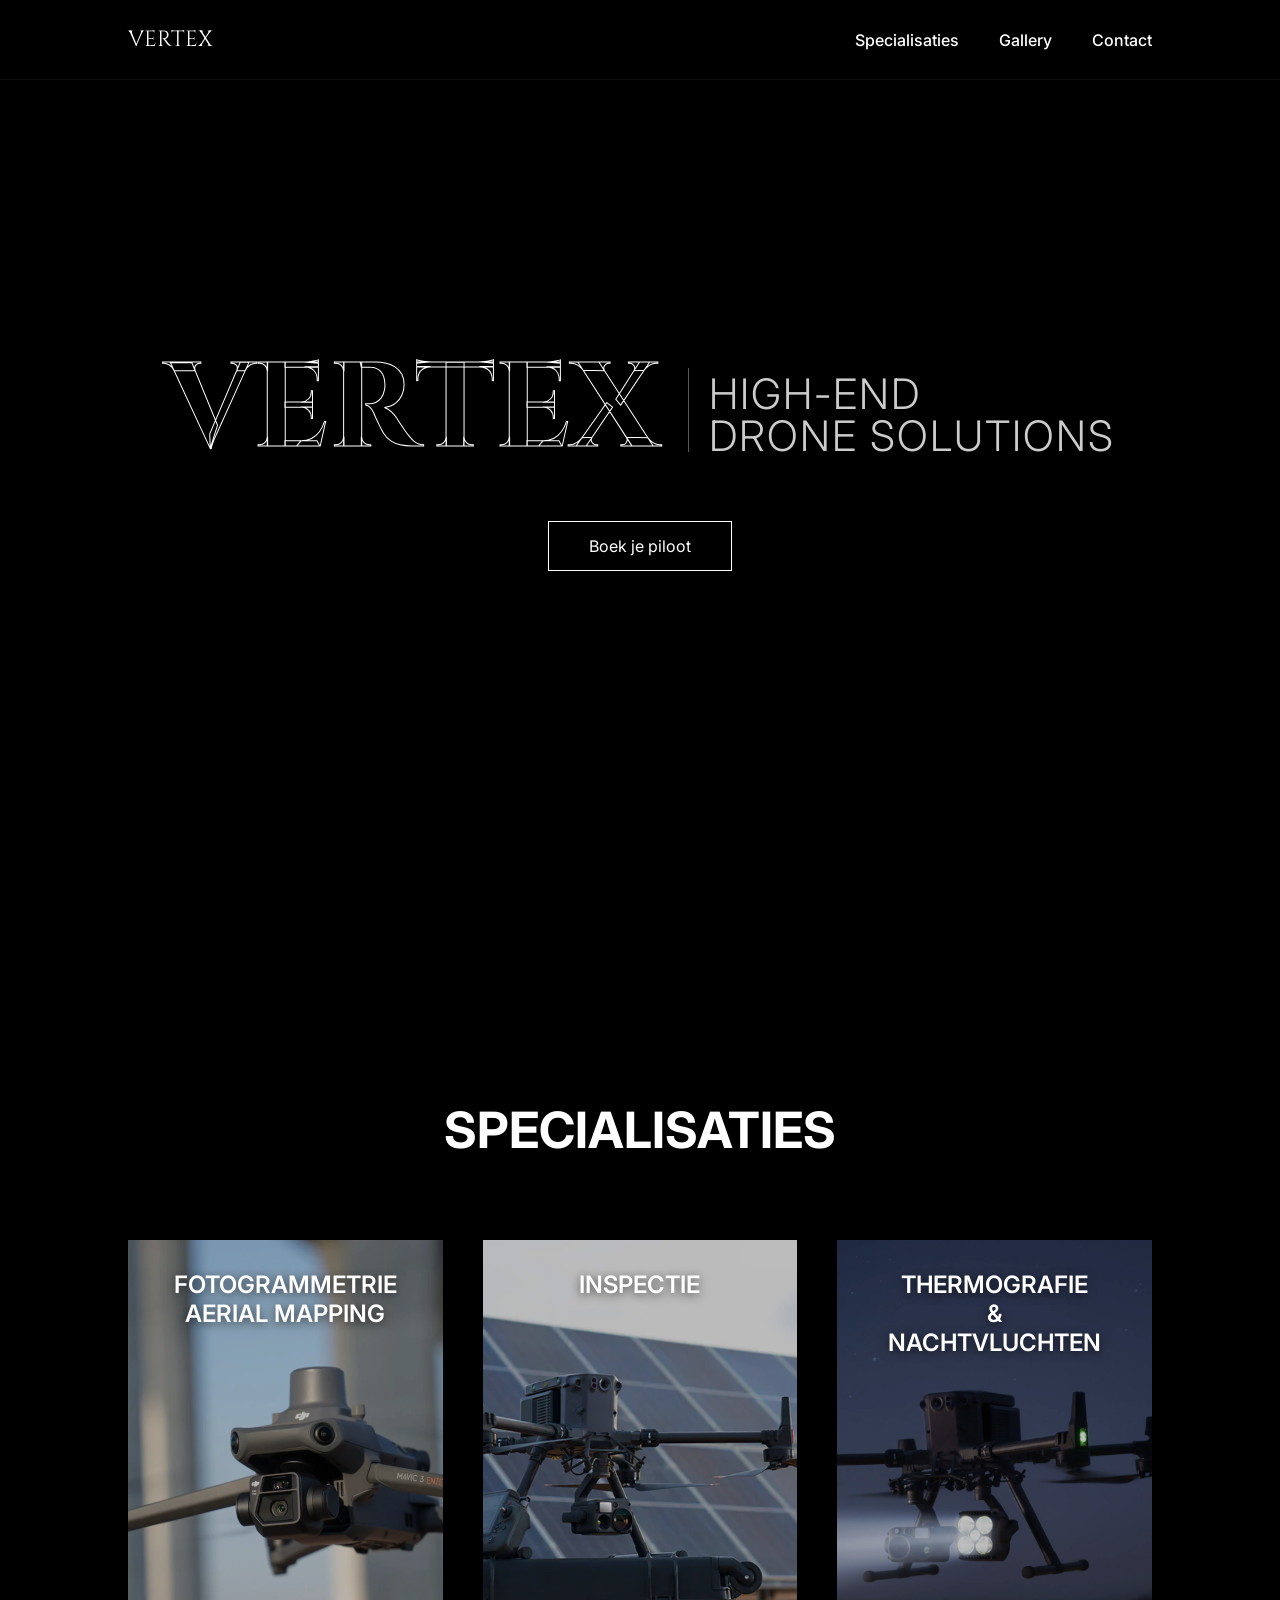
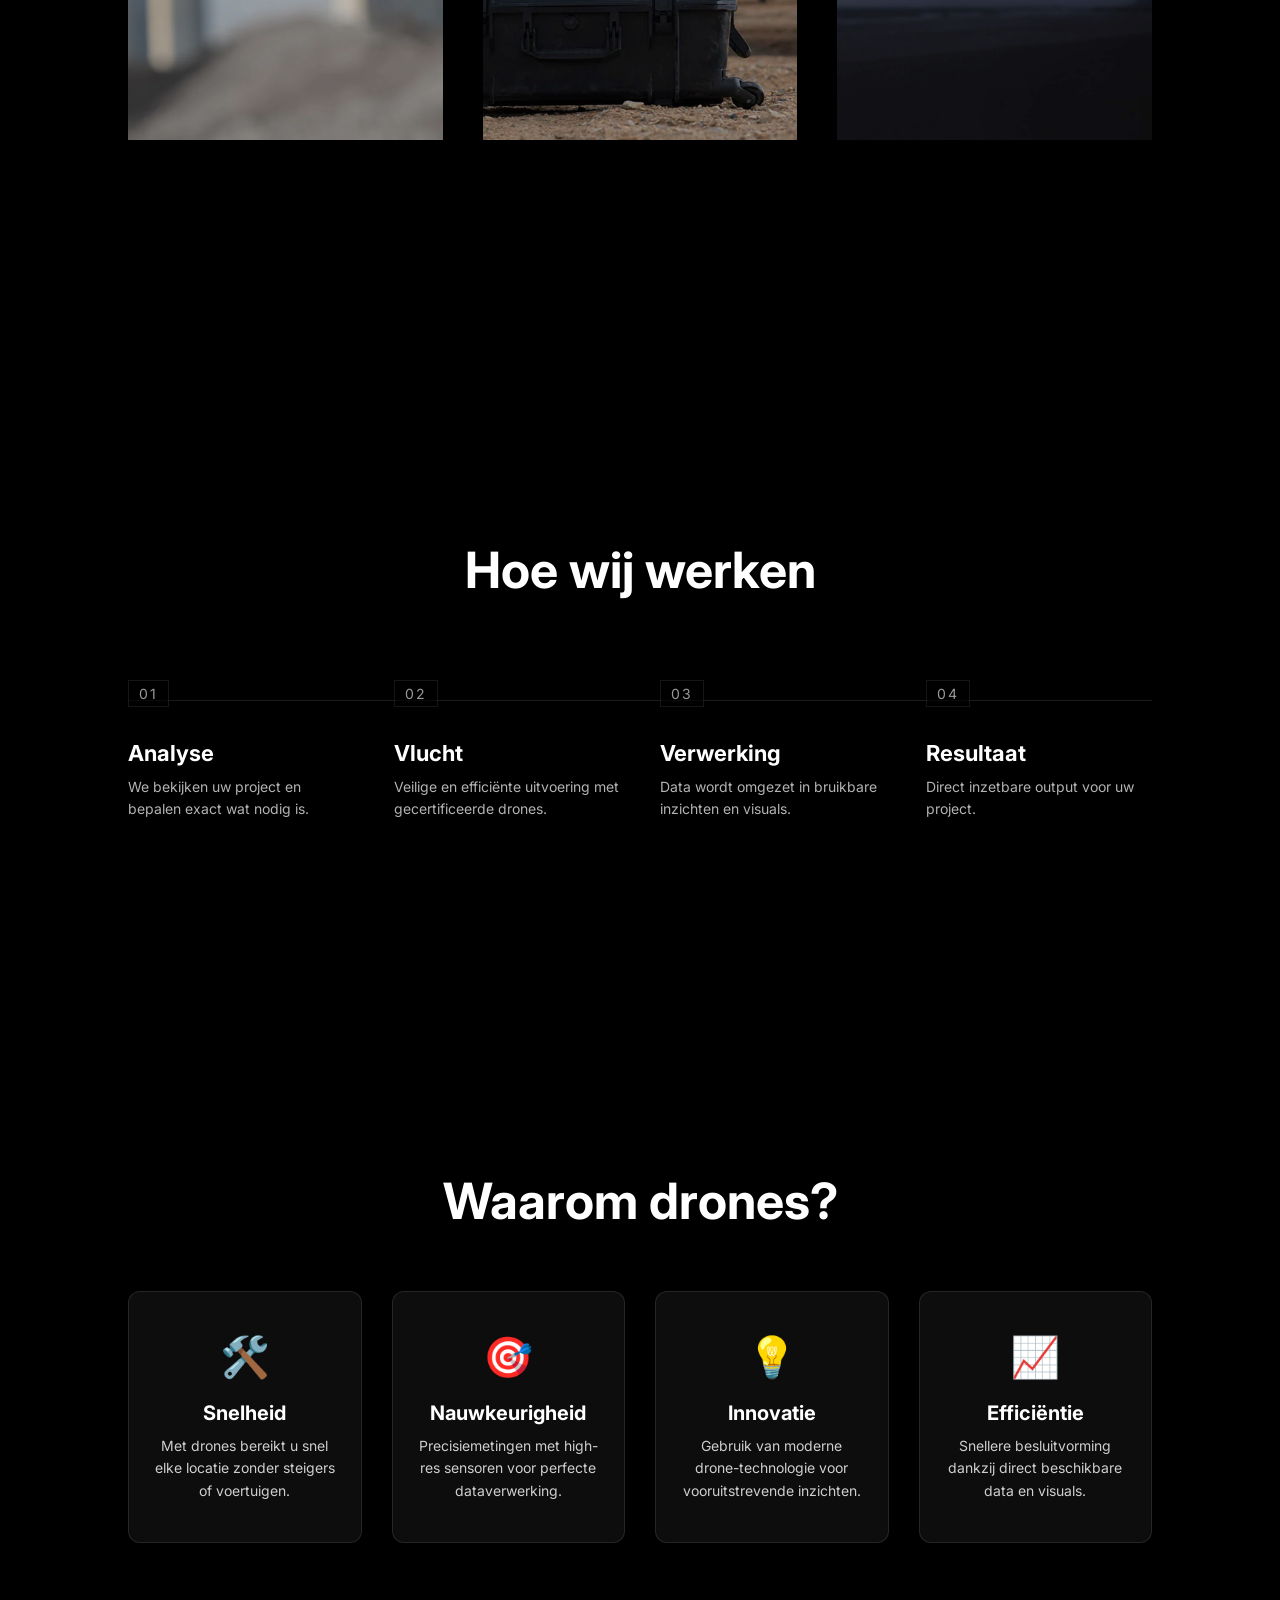
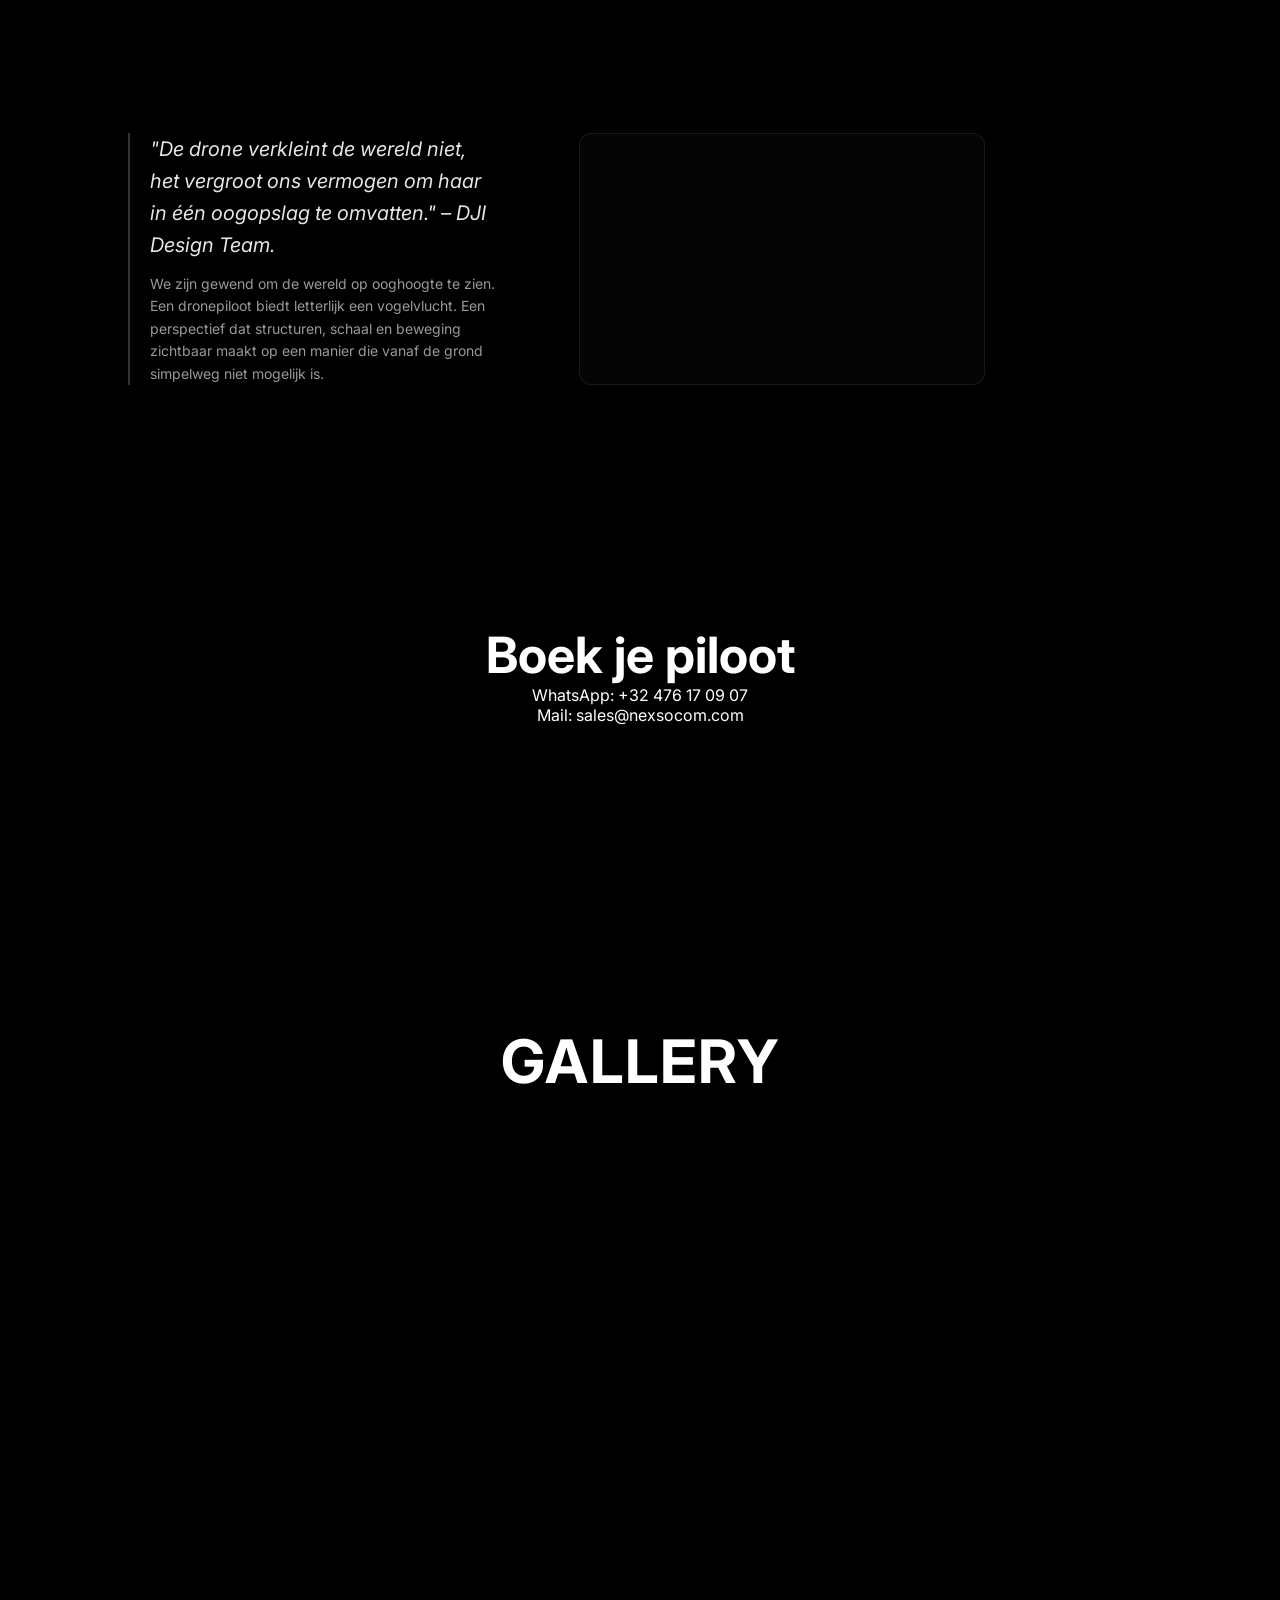
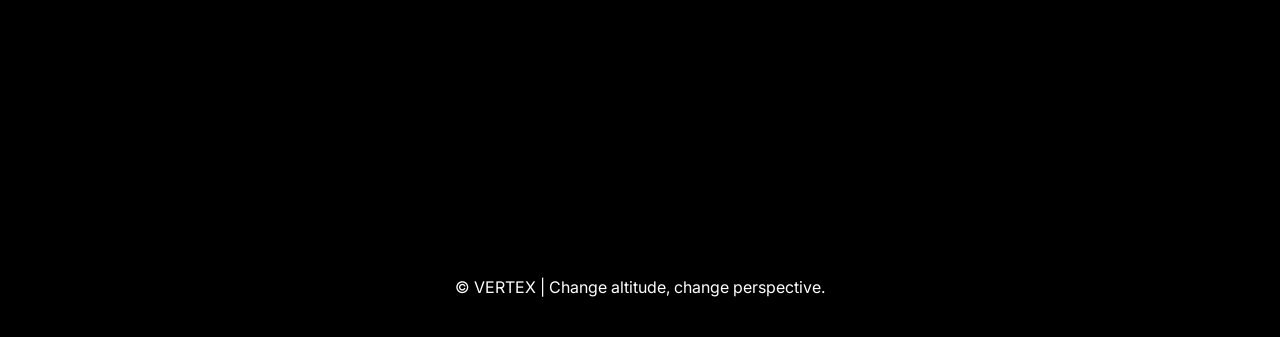
==== commit f7cd90f5: "Update index.html" ====
--- a/index.html
+++ b/index.html
@@ -58,9 +58,17 @@
 
 <div class="heroContent">
 
-<h1 class="logoCutout">VERTEX</h1>
-
-<p>VERTEX | High-End Drone Solutions</p>
+<h1 class="heroTitle">
+  <span class="logoCutout">VERTEX</span>
+
+  <span class="heroRight">
+    <span class="divider"></span>
+    <span class="heroSub">
+      <span>High-End</span>
+      <span>Drone Solutions</span>
+    </span>
+  </span>
+</h1>
 
 <a href="#contact" class="ctaBtn">Boek je piloot</a>
 
@@ -282,5 +290,20 @@
 
 <script src="script.js"></script>
 
+  <script>
+document.querySelectorAll('.cinematicItem video').forEach(video => {
+
+  video.addEventListener('mouseenter', () => {
+    video.play();
+  });
+
+  video.addEventListener('mouseleave', () => {
+    video.pause();
+    video.currentTime = 0; // reset naar begin (optioneel maar cleaner)
+  });
+
+});
+</script>
+  
 </body>
 </html>
--- a/style.css
+++ b/style.css
@@ -99,9 +99,32 @@
 
 .logoCutout {
   font-family: 'Cinzel', serif;
-  font-size: 110px;
+  font-size: 120px;
   color: transparent;
   -webkit-text-stroke: 1px white;
+}
+
+.heroTitle{
+  display:flex;
+  align-items:center;
+  justify-content:center;
+  gap:20px;
+
+  flex-wrap:wrap; /* belangrijk voor mobile */
+}
+
+/* Subtekst naast VERTEX */
+.heroSub{
+  font-family:'Inter', sans-serif;
+  font-size:22px;
+  font-weight:300;
+
+  letter-spacing:2px;
+  text-transform:uppercase;
+
+  opacity:0.7;
+
+  transform:translateY(5px); /* lichte alignment tweak */
 }
 
 .heroContent p {
@@ -118,6 +141,53 @@
   color: white;
 }
 
+.heroTitle{
+  display:flex;
+  align-items:center;
+  justify-content:center;
+  gap:30px;
+}
+
+/* rechter blok */
+.heroRight{
+  display:flex;
+  align-items:stretch; /* 👈 zorgt dat divider full height kan worden */
+  gap:20px;
+}
+
+/* divider FIX */
+.divider{
+  width:1px;
+  background:rgba(255,255,255,0.35);
+
+  align-self:stretch;   /* 👈 KEY: full height van content */
+  height:auto;          /* 👈 laat flex het bepalen */
+
+  margin:0;             /* reset eventuele spacing */
+}
+
+/* tekst rechts */
+.heroSub{
+  display:flex;
+  flex-direction:column;
+  justify-content:space-between; /* 👈 verdeelt mooi over hoogte */
+
+  align-items:flex-start;
+
+  font-family:'Inter', sans-serif;
+  font-weight:300;
+  text-transform:uppercase;
+
+  letter-spacing:2px;
+  line-height:1;
+
+  opacity:0.8;
+}
+
+/* tekst grootte FIX */
+.heroSub span{
+  font-size:42px; /* 👈 groter = match met VERTEX hoogte */
+}
 
 /* ================= SPECIALISATIES ================= */
 
@@ -425,11 +495,25 @@
   text-align: center;
 }
 
+.cinematics h2 {
+  font-size: 60px;
+  margin-bottom: 80px;
+  letter-spacing: 2px;
+  text-transform: uppercase;
+}
+
 .cinematicGallery {
   display: flex;
   flex-wrap: wrap;
   gap: 20px;
   justify-content: center;
+}
+
+.cinematicGallery {
+  display: grid;
+  grid-template-columns: repeat(auto-fit, minmax(280px, 1fr));
+  gap: 25px;
+  padding: 0 10%;
 }
 
 .cinematicItem {
@@ -451,7 +535,6 @@
   transform: scale(1.05);
 }
 
-
 /* ================= CONTACT ================= */
 
 .contact {
@@ -472,3 +555,346 @@
   padding: 40px;
   background: black;
 }
+
+@media (max-width: 768px){
+
+.heroTitle{
+  flex-direction:column;
+  gap:10px;
+}
+
+.heroSub{
+  font-size:14px;
+  letter-spacing:1px;
+  transform:none;
+}
+
+}
+
+/* ================= MOBILE OPTIMIZATIONS ================= */
+
+@media (max-width: 768px) {
+
+  /* STOP HORIZONTAAL SCROLLEN */
+  html, body {
+    overflow-x: hidden;
+  }
+
+  body {
+    width: 100%;
+  }
+
+  /* NAVBAR */
+  nav ul {
+    display: none;
+  }
+
+  nav {
+    justify-content: center;
+    padding: 15px 5%;
+  }
+
+  .logo {
+    font-size: 20px;
+  }
+
+  /* HERO */
+  .hero {
+    height: 90vh;
+    padding: 0 5%;
+  }
+
+  .logoCutout {
+    font-size: 56px;
+    line-height: 1.1;
+  }
+
+  .heroTitle {
+    flex-direction: column;
+    gap: 15px;
+  }
+
+  .heroRight {
+    flex-direction: column;
+    align-items: center;
+    gap: 10px;
+  }
+
+  /* Divider wordt horizontaal */
+  .divider {
+    width: 60px;
+    height: 1px;
+    background: rgba(255,255,255,0.3);
+  }
+
+  /* Subtitle */
+  .heroSub {
+    align-items: center;
+    text-align: center;
+    gap: 5px;
+  }
+
+  .heroSub span {
+    font-size: 20px;
+    line-height: 1.2;
+  }
+
+  .heroContent p {
+    font-size: 16px;
+  }
+
+  .ctaBtn {
+    padding: 10px 25px;
+    font-size: 14px;
+  }
+
+  /* SECTIONS PADDING FIX */
+  .specialisaties,
+  .processSection,
+  .whySection,
+  .contact {
+    padding: 80px 5%;
+  }
+
+  /* TITELS */
+  .specialisaties h2,
+  .processSection h2,
+  .whySection h2,
+  .contact h2 {
+    font-size: 32px;
+  }
+
+  /* GRIDS NAAR 1 KOLOM */
+  .specGrid,
+  .processGrid,
+  .whyGrid {
+    grid-template-columns: 1fr;
+    gap: 20px;
+  }
+
+  .specCard {
+    height: 280px;
+  }
+
+  /* PROCESS LINE UIT */
+  .processLine {
+    display: none;
+  }
+
+  /* QUOTE */
+  .quoteSection {
+    flex-direction: column;
+    padding: 60px 5%;
+    gap: 30px;
+  }
+
+  .quoteLayout {
+    flex-direction: column;
+    gap: 30px;
+  }
+
+  .quoteWrapper {
+    max-width: 100%;
+  }
+
+  .quoteImage {
+    width: 100%;
+    margin: 0;
+  }
+
+  /* CINEMATICS */
+  .cinematicItem {
+    width: 100%;
+    height: 180px;
+  }
+
+}
+
+
+/* SERVICE PAGE HERO */
+
+.serviceHero{
+
+position:relative;
+
+height:70vh;
+
+overflow:hidden;
+
+display:flex;
+align-items:center;
+
+}
+
+.serviceHero img{
+
+position:absolute;
+
+width:100%;
+height:100%;
+
+object-fit:cover;
+
+filter:brightness(0.5);
+
+}
+
+.serviceHeroText{
+
+position:relative;
+
+z-index:2;
+
+padding:0 10%;
+
+max-width:700px;
+
+}
+
+.serviceHeroText h1{
+
+font-size:60px;
+
+margin-bottom:20px;
+
+}
+
+
+
+/* SERVICE CONTENT */
+
+.serviceContent{
+
+padding:120px 10%;
+
+max-width:900px;
+
+}
+
+.serviceContent h2{
+
+font-size:36px;
+
+margin-bottom:30px;
+
+}
+
+.serviceContent p{
+
+line-height:1.8;
+
+margin-bottom:20px;
+
+opacity:0.8;
+
+}
+
+
+
+/* SERVICE CTA */
+
+.serviceCTA{
+
+padding:120px 10%;
+
+text-align:center;
+
+background:black;
+
+}
+
+/* SERVICE HERO */
+
+.serviceHero{
+
+position:relative;
+height:80vh;
+
+display:flex;
+align-items:center;
+
+overflow:hidden;
+
+}
+
+.serviceHero img{
+
+position:absolute;
+
+top:0;
+left:0;
+
+width:100%;
+height:120%;
+
+object-fit:cover;
+
+transform:translateY(0);
+
+z-index:-1;
+
+}
+
+.serviceHeroText{
+
+position:relative;
+
+padding:0 10%;
+
+max-width:700px;
+
+}
+
+.serviceHeroText h1{
+
+font-size:70px;
+margin-bottom:20px;
+
+}
+
+.serviceHeroText p{
+
+font-size:20px;
+opacity:0.8;
+
+}
+
+
+
+/* SERVICE CONTENT */
+
+.serviceContent{
+
+padding:200px 10%;
+background:black;
+
+}
+
+.serviceText{
+
+max-width:700px;
+
+font-size:18px;
+line-height:1.8;
+
+}
+
+.serviceText h2{
+
+font-size:40px;
+margin-bottom:30px;
+
+}
+
+
+/* CTA */
+
+.serviceCTA{
+
+padding:200px 10%;
+
+text-align:center;
+
+background:black;
+
+}
